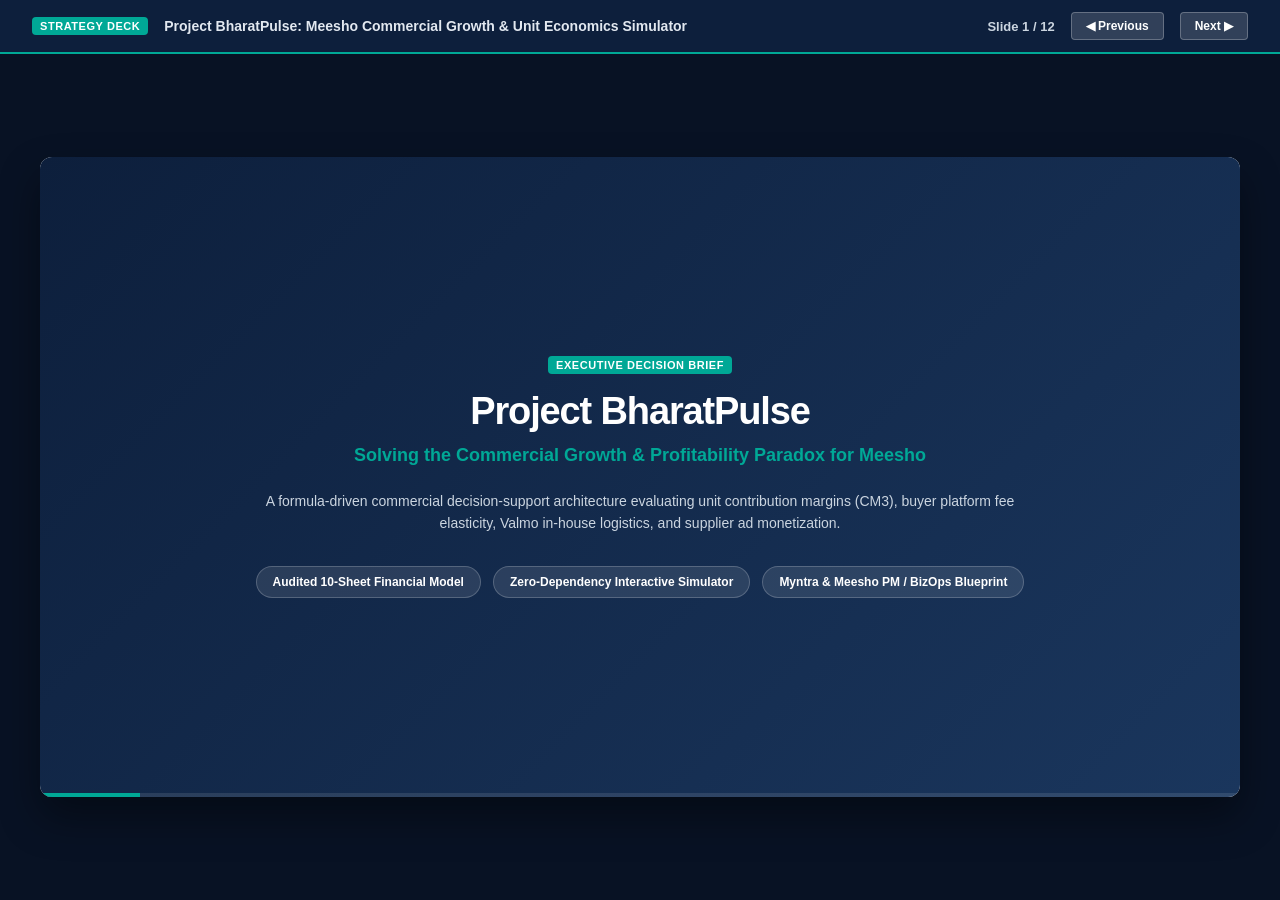
==== presentation.html @ 33cd7429 "Initial commit – Meesho Commercial Strategy project" ====
<!DOCTYPE html>
<html lang="en">
<head>
  <meta charset="UTF-8">
  <meta name="viewport" content="width=device-width, initial-scale=1.0">
  <title>Executive Slide Deck: Meesho Commercial Strategy & Growth Decision Simulator</title>
  <style>
    :root {
      --navy: #0D1F3C;
      --navy-light: #1A365D;
      --teal: #00A896;
      --teal-light: #E6F7F5;
      --slate: #4A5568;
      --slate-light: #F7FAFC;
      --border: #E2E8F0;
      --red: #E63946;
      --green: #2A9D8F;
      --amber: #F4A261;
      --white: #FFFFFF;
    }

    * {
      box-sizing: border-box;
      margin: 0;
      padding: 0;
    }

    body {
      font-family: -apple-system, BlinkMacSystemFont, "Segoe UI", Roboto, "Helvetica Neue", Arial, sans-serif;
      background-color: #081224;
      color: #2D3748;
      display: flex;
      flex-direction: column;
      height: 100vh;
      overflow: hidden;
    }

    /* Top Control Bar */
    .top-bar {
      background: var(--navy);
      color: #FFF;
      padding: 12px 32px;
      display: flex;
      justify-content: space-between;
      align-items: center;
      border-bottom: 2px solid var(--teal);
    }

    .top-bar-left {
      display: flex;
      align-items: center;
      gap: 16px;
    }

    .deck-tag {
      background: var(--teal);
      color: #FFF;
      font-size: 11px;
      font-weight: 800;
      padding: 3px 8px;
      border-radius: 4px;
      text-transform: uppercase;
      letter-spacing: 0.05em;
    }

    .deck-title {
      font-size: 14px;
      font-weight: 600;
      color: #E2E8F0;
    }

    .top-bar-right {
      display: flex;
      align-items: center;
      gap: 16px;
    }

    .slide-counter {
      font-size: 13px;
      font-weight: 700;
      color: #CBD5E0;
    }

    .nav-btn {
      background: rgba(255, 255, 255, 0.15);
      color: #FFF;
      border: 1px solid rgba(255, 255, 255, 0.25);
      padding: 6px 14px;
      border-radius: 4px;
      font-size: 12px;
      font-weight: 600;
      cursor: pointer;
      transition: all 0.2s ease;
    }

    .nav-btn:hover {
      background: rgba(255, 255, 255, 0.25);
    }

    /* Deck Viewport */
    .deck-viewport {
      flex: 1;
      display: flex;
      justify-content: center;
      align-items: center;
      padding: 24px;
      position: relative;
    }

    .slide-container {
      width: 100%;
      max-width: 1200px;
      height: 640px;
      background: #FFFFFF;
      border-radius: 12px;
      box-shadow: 0 20px 40px rgba(0,0,0,0.4);
      display: none;
      flex-direction: column;
      overflow: hidden;
      position: relative;
    }

    .slide-container.active {
      display: flex;
      animation: fadeIn 0.3s ease-in-out;
    }

    @keyframes fadeIn {
      from { opacity: 0; transform: translateY(8px); }
      to { opacity: 1; transform: translateY(0); }
    }

    /* Slide Header */
    .slide-header {
      padding: 24px 36px 16px;
      border-bottom: 1px solid var(--border);
      display: flex;
      justify-content: space-between;
      align-items: flex-end;
    }

    .slide-headline h2 {
      font-size: 20px;
      font-weight: 800;
      color: var(--navy);
      letter-spacing: -0.01em;
    }

    .slide-headline p {
      font-size: 13px;
      color: var(--slate);
      margin-top: 3px;
    }

    .slide-meta {
      font-size: 11px;
      font-weight: 700;
      color: var(--teal);
      text-transform: uppercase;
      letter-spacing: 0.05em;
    }

    /* Slide Body */
    .slide-body {
      flex: 1;
      padding: 28px 36px;
      overflow-y: auto;
    }

    /* Slide Footer */
    .slide-footer {
      padding: 12px 36px;
      background: var(--slate-light);
      border-top: 1px solid var(--border);
      display: flex;
      justify-content: space-between;
      align-items: center;
      font-size: 11px;
      color: #A0AEC0;
    }

    /* Content Layouts */
    .grid-2col {
      display: grid;
      grid-template-columns: 1fr 1fr;
      gap: 24px;
      height: 100%;
    }

    .grid-3col {
      display: grid;
      grid-template-columns: 1fr 1fr 1fr;
      gap: 20px;
    }

    .grid-4col {
      display: grid;
      grid-template-columns: repeat(4, 1fr);
      gap: 16px;
    }

    .consulting-card {
      background: #FFFFFF;
      border: 1px solid var(--border);
      border-radius: 8px;
      padding: 20px;
      box-shadow: 0 2px 4px rgba(0,0,0,0.04);
    }

    .consulting-card h3 {
      font-size: 15px;
      font-weight: 700;
      color: var(--navy);
      margin-bottom: 10px;
      display: flex;
      align-items: center;
      gap: 8px;
    }

    .consulting-card p, .consulting-card li {
      font-size: 13px;
      color: #4A5568;
      line-height: 1.6;
    }

    .consulting-card ul {
      padding-left: 20px;
      margin-top: 8px;
    }

    .metric-hero {
      font-size: 32px;
      font-weight: 800;
      color: var(--navy);
      letter-spacing: -0.02em;
      margin: 8px 0;
    }

    .metric-badge {
      display: inline-block;
      font-size: 11px;
      font-weight: 700;
      padding: 3px 8px;
      border-radius: 4px;
      text-transform: uppercase;
    }

    .metric-badge.red { background: #FDE8E8; color: var(--red); }
    .metric-badge.green { background: #D1E7DD; color: var(--green); }
    .metric-badge.teal { background: var(--teal-light); color: var(--teal); }
    .metric-badge.amber { background: #FEF3C7; color: #B45309; }

    .callout-box {
      background: var(--teal-light);
      border-left: 4px solid var(--teal);
      padding: 14px 18px;
      border-radius: 0 6px 6px 0;
      font-size: 13px;
      color: #2D3748;
      margin-top: 16px;
    }

    .table-clean {
      width: 100%;
      border-collapse: collapse;
      font-size: 12px;
      text-align: right;
    }

    .table-clean th, .table-clean td {
      padding: 8px 12px;
      border: 1px solid var(--border);
    }

    .table-clean th {
      background: var(--navy);
      color: #FFF;
      text-align: center;
    }

    .table-clean td:first-child {
      text-align: left;
      font-weight: 600;
    }

    /* Slide 1 Hero */
    .hero-slide {
      background: linear-gradient(135deg, var(--navy) 0%, var(--navy-light) 100%);
      color: #FFFFFF;
      display: flex;
      flex-direction: column;
      justify-content: center;
      align-items: center;
      text-align: center;
      padding: 60px;
      height: 100%;
    }

    .hero-slide h1 {
      font-size: 38px;
      font-weight: 800;
      letter-spacing: -0.03em;
      margin-bottom: 12px;
      color: #FFFFFF;
    }

    .hero-slide h3 {
      font-size: 18px;
      color: var(--teal);
      font-weight: 600;
      margin-bottom: 24px;
    }

    .hero-slide p {
      font-size: 14px;
      color: #CBD5E0;
      max-width: 780px;
      line-height: 1.6;
    }

    .hero-tags {
      display: flex;
      gap: 12px;
      margin-top: 32px;
    }

    .hero-tag-item {
      background: rgba(255, 255, 255, 0.1);
      border: 1px solid rgba(255, 255, 255, 0.2);
      padding: 8px 16px;
      border-radius: 20px;
      font-size: 12px;
      font-weight: 600;
    }

    /* Slide Progress Bar */
    .progress-bar-container {
      width: 100%;
      height: 4px;
      background: rgba(255, 255, 255, 0.1);
      position: absolute;
      bottom: 0;
      left: 0;
    }

    .progress-bar {
      height: 100%;
      background: var(--teal);
      width: 8.33%;
      transition: width 0.3s ease;
    }
  </style>
</head>
<body>

  <!-- Top Bar -->
  <div class="top-bar">
    <div class="top-bar-left">
      <span class="deck-tag">Strategy Deck</span>
      <span class="deck-title">Project BharatPulse: Meesho Commercial Growth & Unit Economics Simulator</span>
    </div>
    <div class="top-bar-right">
      <span class="slide-counter" id="slideCounter">Slide 1 / 12</span>
      <button class="nav-btn" id="btnPrev">◀ Previous</button>
      <button class="nav-btn" id="btnNext">Next ▶</button>
    </div>
  </div>

  <!-- Deck Viewport -->
  <div class="deck-viewport">

    <!-- Slide 1: Title -->
    <div class="slide-container active" id="slide-1">
      <div class="hero-slide">
        <span class="deck-tag" style="margin-bottom: 16px;">Executive Decision Brief</span>
        <h1>Project BharatPulse</h1>
        <h3>Solving the Commercial Growth & Profitability Paradox for Meesho</h3>
        <p>A formula-driven commercial decision-support architecture evaluating unit contribution margins (CM3), buyer platform fee elasticity, Valmo in-house logistics, and supplier ad monetization.</p>
        <div class="hero-tags">
          <span class="hero-tag-item">Audited 10-Sheet Financial Model</span>
          <span class="hero-tag-item">Zero-Dependency Interactive Simulator</span>
          <span class="hero-tag-item">Myntra & Meesho PM / BizOps Blueprint</span>
        </div>
      </div>
      <div class="progress-bar-container"><div class="progress-bar" style="width: 8.33%;"></div></div>
    </div>

    <!-- Slide 2: The Core Strategic Dilemma -->
    <div class="slide-container" id="slide-2">
      <div class="slide-header">
        <div class="slide-headline">
          <h2>The Growth vs Profitability Trap in Mass E-Commerce</h2>
          <p>Status Quo Bleed: Explosive top-line volume is constrained by negative unit contribution margins.</p>
        </div>
        <div class="slide-meta">Diagnosis & Baseline</div>
      </div>
      <div class="slide-body">
        <div class="grid-3col">
          <div class="consulting-card">
            <span class="metric-badge teal">Scale Milestone</span>
            <div class="metric-hero">120M</div>
            <p><strong>Monthly Placed Orders</strong> (~1.44B annual run-rate). Meesho commands undisputed leadership in non-metro Bharat apparel and home goods [1-VPF].</p>
          </div>
          <div class="consulting-card">
            <span class="metric-badge red">The Friction</span>
            <div class="metric-hero">-₹1.12</div>
            <p><strong>Contribution Margin 3 (CM3)</strong> per order. At 120M monthly orders, Meesho bleeds <strong>-₹13.45 Cr / mo (-₹161.4 Cr annually)</strong> [1-VPF].</p>
          </div>
          <div class="consulting-card">
            <span class="metric-badge amber">Structural Traps</span>
            <div class="metric-hero">24.5%</div>
            <p><strong>Baseline RTO Rate</strong>. High Cash-on-Delivery (72%) and low AOV (₹310) magnify reverse shipping losses, consuming 16% of platform take [2-CSE].</p>
          </div>
        </div>
        <div class="callout-box" style="margin-top: 24px;">
          <strong>Strategic Takeaway:</strong> Scale alone will not organically fix negative CM3. Because seller commissions are zero, Meesho must engineer monetization or compress freight friction without triggering volume churn.
        </div>
      </div>
      <div class="slide-footer"><span>Meesho Commercial Strategy Simulator</span><span>Slide 2 / 12</span></div>
      <div class="progress-bar-container"><div class="progress-bar" style="width: 16.66%;"></div></div>
    </div>

    <!-- Slide 3: MECE Issue Tree -->
    <div class="slide-container" id="slide-3">
      <div class="slide-header">
        <div class="slide-headline">
          <h2>MECE Issue Tree: Deconstructing the -₹1.12 Deficit</h2>
          <p>Mutually Exclusive, Collectively Exhaustive Root-Cause Breakdown</p>
        </div>
        <div class="slide-meta">Problem Structuring</div>
      </div>
      <div class="slide-body">
        <div class="grid-2col">
          <div class="consulting-card">
            <h3>Branch 1: Revenue Expansion Levers</h3>
            <ul>
              <li><strong>1.1 Buyer Platform Convenience Fee:</strong> Introduce ₹5 to ₹10 checkout fee.
                <br><em>Risk:</em> Tests price elasticity ($E_d = -1.45$). High churn risk in Bharat cohorts.
              </li>
              <li style="margin-top: 12px;"><strong>1.2 Seller Ad Take-Rate Expansion:</strong> Scale sponsored product ads from 1.85% to 3.25% of GMV.
                <br><em>Risk:</em> 2-month seller adoption lag and 18% attribution cannibalization.
              </li>
            </ul>
          </div>
          <div class="consulting-card">
            <h3>Branch 2: Logistics & Friction Compression</h3>
            <ul>
              <li><strong>2.1 In-House 3PL Network (Valmo):</strong> Expand micro-entrepreneur delivery network.
                <br><em>Benefit:</em> Drops forward shipping from ₹42 to ₹37.50 (-₹4.50 saving).
              </li>
              <li style="margin-top: 12px;"><strong>2.2 AI-Driven Pre-Dispatch COD Verification:</strong> ML intent scoring & automated NDR IVR.
                <br><em>Benefit:</em> Compresses RTO from 24.5% to 17.5% (-700 bps reverse freight savings).
              </li>
            </ul>
          </div>
        </div>
        <div class="callout-box">
          <strong>Consulting Insight:</strong> Monetization (Branch 1) carries high churn risk, while Logistics (Branch 2) requires upfront CapEx and operational ramp-up time.
        </div>
      </div>
      <div class="slide-footer"><span>Meesho Commercial Strategy Simulator</span><span>Slide 3 / 12</span></div>
      <div class="progress-bar-container"><div class="progress-bar" style="width: 25.0%;"></div></div>
    </div>

    <!-- Slide 4: Unit Economics Anatomy -->
    <div class="slide-container" id="slide-4">
      <div class="slide-header">
        <div class="slide-headline">
          <h2>Baseline Unit Economics: Where Does the Money Go?</h2>
          <p>Audited Waterfall Breakdown on ₹310 Average Order Value</p>
        </div>
        <div class="slide-meta">Unit Economics</div>
      </div>
      <div class="slide-body">
        <table class="table-clean">
          <thead>
            <tr>
              <th>P&L Line Item</th>
              <th>Per Order (₹)</th>
              <th>% of GMV</th>
              <th>Commercial Classification & Benchmark Note</th>
            </tr>
          </thead>
          <tbody>
            <tr><td>Gross Merchandise Value (AOV)</td><td>₹310.00</td><td>100.0%</td><td>Mass-market Bharat unbranded apparel basket [1-VPF]</td></tr>
            <tr><td>Sponsored Ad Revenue (1.85% Take)</td><td>₹5.74</td><td>1.85%</td><td>Monetization from seller bids on search & discovery [1-VPF]</td></tr>
            <tr><td>Logistics Billing Fee</td><td>₹46.50</td><td>15.00%</td><td>Standard freight fee billed on checkout [1-VPF]</td></tr>
            <tr style="background:#F7FAFC;font-weight:700;"><td>Total Net Platform Revenue</td><td>₹52.24</td><td>16.85%</td><td>Net cash entering Meesho platform per order</td></tr>
            <tr><td>Payment Gateway & CS Operations</td><td>(₹3.72)</td><td>-1.20%</td><td>UPI/Card friction (₹0.62) + BPO dispute resolution (₹3.10)</td></tr>
            <tr style="background:#F7FAFC;font-weight:700;"><td>Contribution Margin 1 (CM1)</td><td>₹48.52</td><td>15.65%</td><td>Gross operational margin before fulfillment freight</td></tr>
            <tr><td>Delivered Forward Freight (75.5%)</td><td>(₹31.71)</td><td>-10.23%</td><td>3PL commercial surface shipping @ ₹42.00 / deliv order</td></tr>
            <tr><td>Reverse RTO Logistics Loss (24.5%)</td><td>(₹8.33)</td><td>-2.69%</td><td>Failed delivery freight & inspection loss @ ₹34.00</td></tr>
            <tr style="background:#F7FAFC;font-weight:700;"><td>Contribution Margin 2 (CM2)</td><td>₹8.48</td><td>2.74%</td><td>Post-fulfillment logistics margin pool</td></tr>
            <tr><td>Marketing, Promotion & Retention</td><td>(₹9.60)</td><td>-3.10%</td><td>Direct acquisition mktg (₹7.50) + loyalty retention (₹2.10)</td></tr>
            <tr style="background:#FDE8E8;font-weight:800;color:#E63946;"><td>Contribution Margin 3 (CM3 Net)</td><td>-₹1.12</td><td>-0.36%</td><td>STATUS QUO NET BLEED PER PLACED ORDER</td></tr>
          </tbody>
        </table>
      </div>
      <div class="slide-footer"><span>Meesho Commercial Strategy Simulator</span><span>Slide 4 / 12</span></div>
      <div class="progress-bar-container"><div class="progress-bar" style="width: 33.33%;"></div></div>
    </div>

    <!-- Slide 5: Strategic Lever 1 -->
    <div class="slide-container" id="slide-5">
      <div class="slide-header">
        <div class="slide-headline">
          <h2>Lever 1: Buyer Platform Fee & Bharat Elasticity Risk</h2>
          <p>Direct Monetization vs Price Sensitivity in Low-Income Cohorts</p>
        </div>
        <div class="slide-meta">Lever 1 Analysis</div>
      </div>
      <div class="slide-body">
        <div class="grid-2col">
          <div class="consulting-card">
            <h3>The Mechanism & Financial Upside</h3>
            <p>Introduce a nominal <strong>₹7.00 platform fee</strong> at checkout with an 8% loyalty exemption for high-frequency shoppers.</p>
            <div class="metric-hero" style="color:var(--green);">+₹5.12</div>
            <p><strong>Net CM3 per Order</strong> (+₹6.24 delta over baseline). Shifting CM3 from -₹1.12 to +₹5.12 generates instant unit profitability.</p>
          </div>
          <div class="consulting-card">
            <h3>The Hidden Threat: Volume Churn</h3>
            <p>Price elasticity ($E_d$) in Bharat consumer cohorts is calibrated at <strong>-1.45</strong> [2-CSE].</p>
            <div class="metric-hero" style="color:var(--red);">-47.1M</div>
            <p><strong>Annual Placed Orders Lost</strong> (-3.27% monthly churn). Baskets drop from 120M to 116.1M/mo, forfeiting ₹1,460 Cr in annual GMV.</p>
          </div>
        </div>
        <div class="callout-box">
          <strong>Strategic Assessment:</strong> Highly accretive in the short run, but dangerously exposes Meesho to buyer flight toward Shopsy and Amazon Bazaar. An unhedged national fee rollout is strategically unacceptable.
        </div>
      </div>
      <div class="slide-footer"><span>Meesho Commercial Strategy Simulator</span><span>Slide 5 / 12</span></div>
      <div class="progress-bar-container"><div class="progress-bar" style="width: 41.66%;"></div></div>
    </div>

    <!-- Slide 6: Strategic Lever 2 -->
    <div class="slide-container" id="slide-6">
      <div class="slide-header">
        <div class="slide-headline">
          <h2>Lever 2: Valmo In-House Logistics & AI COD Verification</h2>
          <p>Compressing Reverse Freight Losses through Decentralized Delivery</p>
        </div>
        <div class="slide-meta">Lever 2 Analysis</div>
      </div>
      <div class="slide-body">
        <div class="grid-3col">
          <div class="consulting-card">
            <span class="metric-badge green">RTO Reduction</span>
            <div class="metric-hero">-700 bps</div>
            <p>Compresses RTO rate from <strong>24.5% to 17.5%</strong> via machine learning COD fraud scoring and automated WhatsApp address confirmation.</p>
          </div>
          <div class="consulting-card">
            <span class="metric-badge teal">Forward Savings</span>
            <div class="metric-hero">₹4.50</div>
            <p>Lowers forward shipping from <strong>₹42.00 to ₹37.50</strong> per delivered parcel via decentralized micro-entrepreneur sorting depots.</p>
          </div>
          <div class="consulting-card">
            <span class="metric-badge amber">Capital & Payback</span>
            <div class="metric-hero">1.6 Yrs</div>
            <p>Upfront CapEx of <strong>₹6.50 Cr</strong> fully amortized over 12 months (₹54.2 Lakhs/mo). Net annual cost savings exceed ₹48 Cr.</p>
          </div>
        </div>
        <div class="callout-box" style="margin-top: 24px;">
          <strong>Unit Economics Outcome:</strong> Lifts steady-state CM3 from -₹1.12 to <strong>+₹2.88 per order</strong> without dampening organic customer order volume.
        </div>
      </div>
      <div class="slide-footer"><span>Meesho Commercial Strategy Simulator</span><span>Slide 6 / 12</span></div>
      <div class="progress-bar-container"><div class="progress-bar" style="width: 50.0%;"></div></div>
    </div>

    <!-- Slide 7: Strategic Lever 3 -->
    <div class="slide-container" id="slide-7">
      <div class="slide-header">
        <div class="slide-headline">
          <h2>Lever 3: Seller Ad Monetization & Promoted Discovery</h2>
          <p>Scaling Marketplace Take-Rate Across Unbranded Regional Manufacturers</p>
        </div>
        <div class="slide-meta">Lever 3 Analysis</div>
      </div>
      <div class="slide-body">
        <div class="grid-2col">
          <div class="consulting-card">
            <h3>Ad Expansion Dynamics</h3>
            <ul>
              <li><strong>Target Ad Take-Rate:</strong> Scale from 1.85% to <strong>3.25% of GMV</strong> (calibrated against Shopee & Pinduoduo benchmarks).</li>
              <li><strong>Gross Incremental Take:</strong> Adds +₹4.34 per order in advertising billing.</li>
              <li><strong>Seller Adoption Curve:</strong> Models a 2-month onboarding lag across cottage manufacturers.</li>
            </ul>
          </div>
          <div class="consulting-card">
            <h3>Attribution & Cost Adjustments</h3>
            <ul>
              <li><strong>18.0% Cannibalization Discount:</strong> Deducts sponsored clicks that merely displaced high-converting organic search rankings.</li>
              <li><strong>Ad-Tech Platform Opex:</strong> ₹1.80 Cr annualized infrastructure and seller BD ops cost (₹15L/month).</li>
              <li><strong>Net CM3 Impact:</strong> Lifts CM3 from -₹1.12 to <strong>+₹2.44 per order</strong>.</li>
            </ul>
          </div>
        </div>
        <div class="callout-box">
          <strong>Supplier Moat Consideration:</strong> Unlike platform fees, advertising preserves zero-commission optics while empowering high-ROI sellers to bid for discovery.
        </div>
      </div>
      <div class="slide-footer"><span>Meesho Commercial Strategy Simulator</span><span>Slide 7 / 12</span></div>
      <div class="progress-bar-container"><div class="progress-bar" style="width: 58.33%;"></div></div>
    </div>

    <!-- Slide 8: Strategic Lever 4 -->
    <div class="slide-container" id="slide-8">
      <div class="slide-header">
        <div class="slide-headline">
          <h2>Lever 4: Full-Scale Combined Push & Overlap Friction</h2>
          <p>Concurrent Rollout of Logistics + Ads with 25% Damping Penalty</p>
        </div>
        <div class="slide-meta">Lever 4 Analysis</div>
      </div>
      <div class="slide-body">
        <div class="grid-3col">
          <div class="consulting-card">
            <span class="metric-badge amber">Theoretical Sum</span>
            <div class="metric-hero">+₹6.44</div>
            <p>Naive aggregation summing Lever 2 logistics savings (+₹4.00) and Lever 3 ad gains (+₹3.56) without accounting for organizational friction.</p>
          </div>
          <div class="consulting-card">
            <span class="metric-badge red">Enforced Damping</span>
            <div class="metric-hero">-25.0%</div>
            <p>Mandatory corporate finance synergy penalty enforcing conservatism against execution bottlenecks and tech bandwidth contention.</p>
          </div>
          <div class="consulting-card">
            <span class="metric-badge green">Audited Result</span>
            <div class="metric-hero">+₹4.83</div>
            <p>Net realized CM3 per order. Shifts annual P&L from <strong>-₹161.4 Cr bleed to +₹695 Cr profit</strong> under full national scale.</p>
          </div>
        </div>
        <div class="callout-box" style="margin-top: 24px;">
          <strong>The Capital Commitment:</strong> Requires <strong>₹8.30 Cr</strong> consolidated upfront capital. High organizational exposure if executed nationally without a pilot.
        </div>
      </div>
      <div class="slide-footer"><span>Meesho Commercial Strategy Simulator</span><span>Slide 8 / 12</span></div>
      <div class="progress-bar-container"><div class="progress-bar" style="width: 66.66%;"></div></div>
    </div>

    <!-- Slide 9: The Consulting "Plot Twist" -->
    <div class="slide-container" id="slide-9">
      <div class="slide-header">
        <div class="slide-headline">
          <h2>The Consulting "Plot Twist": Why Big Bang Year-1 Fails</h2>
          <p>The Execution Paradox of Ramp Friction & Capital Exposure</p>
        </div>
        <div class="slide-meta">Strategic Tension</div>
      </div>
      <div class="slide-body">
        <div class="grid-2col">
          <div class="consulting-card">
            <h3 style="color:var(--red);">Why Big Bang Rollouts Underperform</h3>
            <ul>
              <li><strong>Ramp-Up Friction Lag:</strong> Micro-depot hubs, 3PL contract transitions, and driver onboarding require 4 months of operational stabilization.</li>
              <li><strong>Lumpy Capital Burden:</strong> In Months 1–3, CapEx amortization precedes volume efficiencies, depressing net cash flows.</li>
              <li><strong>Irreversible Consumer Pushback:</strong> Introducing checkout fees nationally risks permanent cohort attrition to Shopsy and Amazon Bazaar.</li>
            </ul>
          </div>
          <div class="consulting-card">
            <h3 style="color:var(--teal);">The Consulting Truth</h3>
            <p><strong>Do not deploy full-scale capital against unvalidated behavioral elasticity.</strong></p>
            <p style="margin-top: 12px;">The optimal corporate strategy is not to jump immediately to Lever 4, but to create a <strong>Controlled Regional Option</strong> that limits downside risk while acquiring empirical operational data.</p>
          </div>
        </div>
        <div class="callout-box">
          <strong>The Real Option Principle:</strong> Information has quantifiable commercial value. Sizing a regional test reduces capital at risk by 73% while preserving 100% of the strategic upside.
        </div>
      </div>
      <div class="slide-footer"><span>Meesho Commercial Strategy Simulator</span><span>Slide 9 / 12</span></div>
      <div class="progress-bar-container"><div class="progress-bar" style="width: 75.0%;"></div></div>
    </div>

    <!-- Slide 10: The Winning Recommendation -->
    <div class="slide-container" id="slide-10">
      <div class="slide-header">
        <div class="slide-headline">
          <h2>The Recommendation: Regional Pilot ("Project BharatPulse")</h2>
          <p>Controlled Cluster Implementation in Purvanchal (Eastern UP & Bihar)</p>
        </div>
        <div class="slide-meta">Executive Recommendation</div>
      </div>
      <div class="slide-body">
        <div class="grid-3col">
          <div class="consulting-card">
            <span class="metric-badge teal">Ring-Fenced Cluster</span>
            <div class="metric-hero">10M</div>
            <p><strong>Monthly Orders</strong> (~8.3% of national volume). High order density with severe baseline friction (78% COD, 26.8% RTO).</p>
          </div>
          <div class="consulting-card">
            <span class="metric-badge green">Capped Capital</span>
            <div class="metric-hero">₹2.25 Cr</div>
            <p><strong>Committed Pilot Budget</strong> (only 27% of full Lever 4 budget). Eliminates <strong>₹6.05 Cr of capital downside risk</strong>.</p>
          </div>
          <div class="consulting-card">
            <span class="metric-badge teal">Dual Hurdles</span>
            <div class="metric-hero">+₹4.50</div>
            <p><strong>Local Cluster Hurdle</strong> required to break even inside Purvanchal vs +₹2.50 National Portfolio benchmark.</p>
          </div>
        </div>
        <div class="callout-box" style="margin-top: 24px;">
          <strong>Why BharatPulse Wins:</strong> Delivers <strong>+₹4.82 CM3 / order</strong> in steady state inside the cluster, generating immediate cluster profitability while validating Valmo hub productivity and seller ad willingness.
        </div>
      </div>
      <div class="slide-footer"><span>Meesho Commercial Strategy Simulator</span><span>Slide 10 / 12</span></div>
      <div class="progress-bar-container"><div class="progress-bar" style="width: 83.33%;"></div></div>
    </div>

    <!-- Slide 11: Month-6 Decision Gate Matrix -->
    <div class="slide-container" id="slide-11">
      <div class="slide-header">
        <div class="slide-headline">
          <h2>Disciplined Governance: Month-6 Decision Gate Matrix</h2>
          <p>Pre-Committed Empirical Thresholds for Scaling, Iterating, or Halting</p>
        </div>
        <div class="slide-meta">Governance & Gates</div>
      </div>
      <div class="slide-body">
        <div class="grid-3col">
          <div class="consulting-card" style="border-top: 4px solid var(--green); background: #F4FAF8;">
            <span class="metric-badge green">Green (Scale)</span>
            <h3 style="margin-top: 8px;">Scale Nationally</h3>
            <p><strong>Mandatory Gates:</strong><br>• CM3 ≥ +₹4.50 / order<br>• RTO Rate ≤ 19.0%<br>• User Churn ≤ 2.5%</p>
            <p style="margin-top: 8px; font-size: 12px; color: var(--green); font-weight: 700;">Action: Release remaining ₹6.05 Cr; expand across 8 state clusters.</p>
          </div>
          <div class="consulting-card" style="border-top: 4px solid var(--amber); background: #FFFBF4;">
            <span class="metric-badge amber">Amber (Pivot)</span>
            <h3 style="margin-top: 8px;">Iterate & Refine</h3>
            <p><strong>Mandatory Gates:</strong><br>• CM3 between +₹1.50 and +₹4.50<br>• RTO between 19.0% and 22.0%</p>
            <p style="margin-top: 8px; font-size: 12px; color: #B45309; font-weight: 700;">Action: 90-day extension; re-tune COD IVR and ad bidding algorithms.</p>
          </div>
          <div class="consulting-card" style="border-top: 4px solid var(--red); background: #FEF6F6;">
            <span class="metric-badge red">Red (Halt)</span>
            <h3 style="margin-top: 8px;">Immediate Rollback</h3>
            <p><strong>Mandatory Gates:</strong><br>• CM3 &lt; +₹1.50 / order<br>• User Churn &gt; 5.5%</p>
            <p style="margin-top: 8px; font-size: 12px; color: var(--red); font-weight: 700;">Action: Immediate capital freeze; sunset fees; revert volume to 3PLs.</p>
          </div>
        </div>
        <div class="callout-box" style="margin-top: 24px;">
          <strong>Executive Committee Governance:</strong> Removes emotional bias and ensures that scaling decisions are anchored strictly in empirical data.
        </div>
      </div>
      <div class="slide-footer"><span>Meesho Commercial Strategy Simulator</span><span>Slide 11 / 12</span></div>
      <div class="progress-bar-container"><div class="progress-bar" style="width: 91.66%;"></div></div>
    </div>

    <!-- Slide 12: Product Management & BizOps Roadmap -->
    <div class="slide-container" id="slide-12">
      <div class="slide-header">
        <div class="slide-headline">
          <h2>Product Management & BizOps Execution Roadmap</h2>
          <p>24-Week Cross-Functional Implementation (Myntra / Meesho PM Framework)</p>
        </div>
        <div class="slide-meta">Product Operations</div>
      </div>
      <div class="slide-body">
        <div class="grid-2col">
          <div class="consulting-card">
            <h3>Storefront CX & Consumer Funnel (Weeks 1–8)</h3>
            <ul>
              <li><strong>Pricing Transparency UI:</strong> Frame checkout fee as "Zero Platform Commission Guarantee" to mitigate elasticity resistance.</li>
              <li><strong>Dynamic Fee Waiver:</strong> A/B test waiver algorithms on prepaid UPI to actively incentivize COD-to-prepaid conversion.</li>
              <li><strong>Real-time NDR Verification:</strong> In-app delivery rescheduling prompt prior to rider dispatch.</li>
            </ul>
          </div>
          <div class="consulting-card">
            <h3>Outbound Supply Chain & Seller AdTech (Weeks 8–24)</h3>
            <ul>
              <li><strong>Valmo Micro-Hub Telematics:</strong> Real-time parcel scanning SOPs for rural depot franchise partners.</li>
              <li><strong>Smart Ad Bidding Engine:</strong> Automated ROAS bidder on Meesho Seller Portal for cottage manufacturers.</li>
              <li><strong>BizOps Instrumentation:</strong> Daily tracking of CM3 per order, RTO rate, and NDR recovery against Phase 2 Evidence Register.</li>
            </ul>
          </div>
        </div>
        <div class="callout-box">
          <strong>Summary for PM Leadership:</strong> "Building what to build and why" requires bridging analytics, supply chain outbound operations, and storefront experimentation into an auditable commercial growth engine.
        </div>
      </div>
      <div class="slide-footer"><span>Meesho Commercial Strategy Simulator</span><span>Slide 12 / 12</span></div>
      <div class="progress-bar-container"><div class="progress-bar" style="width: 100%;"></div></div>
    </div>

  </div>

  <script>
    let currentSlide = 1;
    const totalSlides = 12;

    const btnPrev = document.getElementById('btnPrev');
    const btnNext = document.getElementById('btnNext');
    const slideCounter = document.getElementById('slideCounter');

    function showSlide(n) {
      if (n < 1) n = 1;
      if (n > totalSlides) n = totalSlides;
      currentSlide = n;

      document.querySelectorAll('.slide-container').forEach(el => el.classList.remove('active'));
      const activeSlide = document.getElementById(`slide-${currentSlide}`);
      if (activeSlide) activeSlide.classList.add('active');

      slideCounter.textContent = `Slide ${currentSlide} / ${totalSlides}`;
      btnPrev.disabled = (currentSlide === 1);
      btnNext.disabled = (currentSlide === totalSlides);
    }

    btnPrev.addEventListener('click', () => showSlide(currentSlide - 1));
    btnNext.addEventListener('click', () => showSlide(currentSlide + 1));

    document.addEventListener('keydown', (e) => {
      if (e.key === 'ArrowRight' || e.key === ' ' || e.key === 'PageDown') {
        showSlide(currentSlide + 1);
      } else if (e.key === 'ArrowLeft' || e.key === 'PageUp') {
        showSlide(currentSlide - 1);
      } else if (e.key === 'Home') {
        showSlide(1);
      } else if (e.key === 'End') {
        showSlide(totalSlides);
      }
    });

    showSlide(1);
  </script>
</body>
</html>
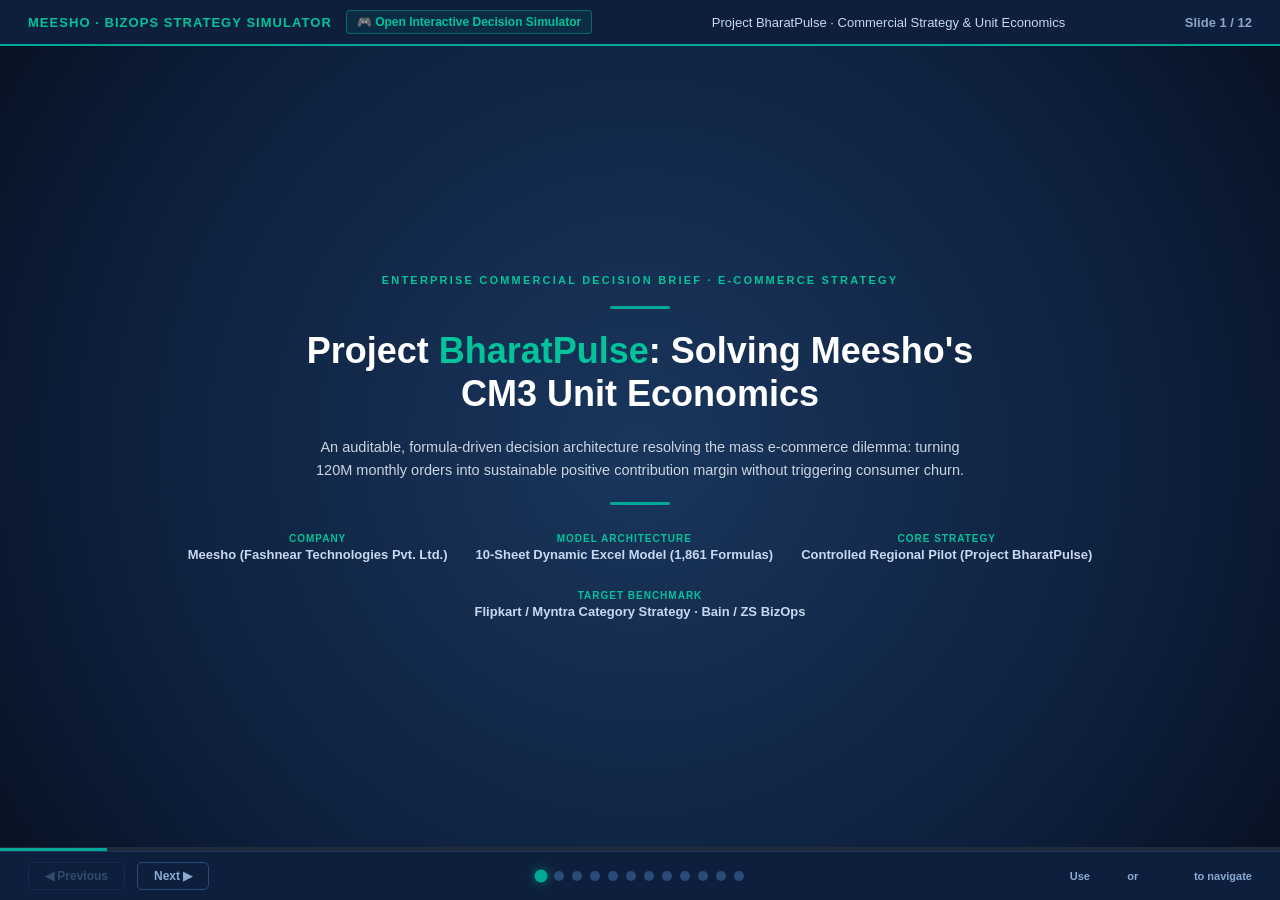
==== commit b22f691d: "Upgrade 12-slide executive presentation to full-screen colorful consulting deck with glowing stat ba" ====
--- a/presentation.html
+++ b/presentation.html
@@ -1,825 +1,1003 @@
 <!DOCTYPE html>
 <html lang="en">
 <head>
-  <meta charset="UTF-8">
-  <meta name="viewport" content="width=device-width, initial-scale=1.0">
-  <title>Executive Slide Deck: Meesho Commercial Strategy & Growth Decision Simulator</title>
-  <style>
-    :root {
-      --navy: #0D1F3C;
-      --navy-light: #1A365D;
-      --teal: #00A896;
-      --teal-light: #E6F7F5;
-      --slate: #4A5568;
-      --slate-light: #F7FAFC;
-      --border: #E2E8F0;
-      --red: #E63946;
-      --green: #2A9D8F;
-      --amber: #F4A261;
-      --white: #FFFFFF;
-    }
-
-    * {
-      box-sizing: border-box;
-      margin: 0;
-      padding: 0;
-    }
-
-    body {
-      font-family: -apple-system, BlinkMacSystemFont, "Segoe UI", Roboto, "Helvetica Neue", Arial, sans-serif;
-      background-color: #081224;
-      color: #2D3748;
-      display: flex;
-      flex-direction: column;
-      height: 100vh;
-      overflow: hidden;
-    }
-
-    /* Top Control Bar */
-    .top-bar {
-      background: var(--navy);
-      color: #FFF;
-      padding: 12px 32px;
-      display: flex;
-      justify-content: space-between;
-      align-items: center;
-      border-bottom: 2px solid var(--teal);
-    }
-
-    .top-bar-left {
-      display: flex;
-      align-items: center;
-      gap: 16px;
-    }
-
-    .deck-tag {
-      background: var(--teal);
-      color: #FFF;
-      font-size: 11px;
-      font-weight: 800;
-      padding: 3px 8px;
-      border-radius: 4px;
-      text-transform: uppercase;
-      letter-spacing: 0.05em;
-    }
-
-    .deck-title {
-      font-size: 14px;
-      font-weight: 600;
-      color: #E2E8F0;
-    }
-
-    .top-bar-right {
-      display: flex;
-      align-items: center;
-      gap: 16px;
-    }
-
-    .slide-counter {
-      font-size: 13px;
-      font-weight: 700;
-      color: #CBD5E0;
-    }
-
-    .nav-btn {
-      background: rgba(255, 255, 255, 0.15);
-      color: #FFF;
-      border: 1px solid rgba(255, 255, 255, 0.25);
-      padding: 6px 14px;
-      border-radius: 4px;
-      font-size: 12px;
-      font-weight: 600;
-      cursor: pointer;
-      transition: all 0.2s ease;
-    }
-
-    .nav-btn:hover {
-      background: rgba(255, 255, 255, 0.25);
-    }
-
-    /* Deck Viewport */
-    .deck-viewport {
-      flex: 1;
-      display: flex;
-      justify-content: center;
-      align-items: center;
-      padding: 24px;
-      position: relative;
-    }
-
-    .slide-container {
-      width: 100%;
-      max-width: 1200px;
-      height: 640px;
-      background: #FFFFFF;
-      border-radius: 12px;
-      box-shadow: 0 20px 40px rgba(0,0,0,0.4);
-      display: none;
-      flex-direction: column;
-      overflow: hidden;
-      position: relative;
-    }
-
-    .slide-container.active {
-      display: flex;
-      animation: fadeIn 0.3s ease-in-out;
-    }
-
-    @keyframes fadeIn {
-      from { opacity: 0; transform: translateY(8px); }
-      to { opacity: 1; transform: translateY(0); }
-    }
-
-    /* Slide Header */
-    .slide-header {
-      padding: 24px 36px 16px;
-      border-bottom: 1px solid var(--border);
-      display: flex;
-      justify-content: space-between;
-      align-items: flex-end;
-    }
-
-    .slide-headline h2 {
-      font-size: 20px;
-      font-weight: 800;
-      color: var(--navy);
-      letter-spacing: -0.01em;
-    }
-
-    .slide-headline p {
-      font-size: 13px;
-      color: var(--slate);
-      margin-top: 3px;
-    }
-
-    .slide-meta {
-      font-size: 11px;
-      font-weight: 700;
-      color: var(--teal);
-      text-transform: uppercase;
-      letter-spacing: 0.05em;
-    }
-
-    /* Slide Body */
-    .slide-body {
-      flex: 1;
-      padding: 28px 36px;
-      overflow-y: auto;
-    }
-
-    /* Slide Footer */
-    .slide-footer {
-      padding: 12px 36px;
-      background: var(--slate-light);
-      border-top: 1px solid var(--border);
-      display: flex;
-      justify-content: space-between;
-      align-items: center;
-      font-size: 11px;
-      color: #A0AEC0;
-    }
-
-    /* Content Layouts */
-    .grid-2col {
-      display: grid;
-      grid-template-columns: 1fr 1fr;
-      gap: 24px;
-      height: 100%;
-    }
-
-    .grid-3col {
-      display: grid;
-      grid-template-columns: 1fr 1fr 1fr;
-      gap: 20px;
-    }
-
-    .grid-4col {
-      display: grid;
-      grid-template-columns: repeat(4, 1fr);
-      gap: 16px;
-    }
-
-    .consulting-card {
-      background: #FFFFFF;
-      border: 1px solid var(--border);
-      border-radius: 8px;
-      padding: 20px;
-      box-shadow: 0 2px 4px rgba(0,0,0,0.04);
-    }
-
-    .consulting-card h3 {
-      font-size: 15px;
-      font-weight: 700;
-      color: var(--navy);
-      margin-bottom: 10px;
-      display: flex;
-      align-items: center;
-      gap: 8px;
-    }
-
-    .consulting-card p, .consulting-card li {
-      font-size: 13px;
-      color: #4A5568;
-      line-height: 1.6;
-    }
-
-    .consulting-card ul {
-      padding-left: 20px;
-      margin-top: 8px;
-    }
-
-    .metric-hero {
-      font-size: 32px;
-      font-weight: 800;
-      color: var(--navy);
-      letter-spacing: -0.02em;
-      margin: 8px 0;
-    }
-
-    .metric-badge {
-      display: inline-block;
-      font-size: 11px;
-      font-weight: 700;
-      padding: 3px 8px;
-      border-radius: 4px;
-      text-transform: uppercase;
-    }
-
-    .metric-badge.red { background: #FDE8E8; color: var(--red); }
-    .metric-badge.green { background: #D1E7DD; color: var(--green); }
-    .metric-badge.teal { background: var(--teal-light); color: var(--teal); }
-    .metric-badge.amber { background: #FEF3C7; color: #B45309; }
-
-    .callout-box {
-      background: var(--teal-light);
-      border-left: 4px solid var(--teal);
-      padding: 14px 18px;
-      border-radius: 0 6px 6px 0;
-      font-size: 13px;
-      color: #2D3748;
-      margin-top: 16px;
-    }
-
-    .table-clean {
-      width: 100%;
-      border-collapse: collapse;
-      font-size: 12px;
-      text-align: right;
-    }
-
-    .table-clean th, .table-clean td {
-      padding: 8px 12px;
-      border: 1px solid var(--border);
-    }
-
-    .table-clean th {
-      background: var(--navy);
-      color: #FFF;
-      text-align: center;
-    }
-
-    .table-clean td:first-child {
-      text-align: left;
-      font-weight: 600;
-    }
-
-    /* Slide 1 Hero */
-    .hero-slide {
-      background: linear-gradient(135deg, var(--navy) 0%, var(--navy-light) 100%);
-      color: #FFFFFF;
-      display: flex;
-      flex-direction: column;
-      justify-content: center;
-      align-items: center;
-      text-align: center;
-      padding: 60px;
-      height: 100%;
-    }
-
-    .hero-slide h1 {
-      font-size: 38px;
-      font-weight: 800;
-      letter-spacing: -0.03em;
-      margin-bottom: 12px;
-      color: #FFFFFF;
-    }
-
-    .hero-slide h3 {
-      font-size: 18px;
-      color: var(--teal);
-      font-weight: 600;
-      margin-bottom: 24px;
-    }
-
-    .hero-slide p {
-      font-size: 14px;
-      color: #CBD5E0;
-      max-width: 780px;
-      line-height: 1.6;
-    }
-
-    .hero-tags {
-      display: flex;
-      gap: 12px;
-      margin-top: 32px;
-    }
-
-    .hero-tag-item {
-      background: rgba(255, 255, 255, 0.1);
-      border: 1px solid rgba(255, 255, 255, 0.2);
-      padding: 8px 16px;
-      border-radius: 20px;
-      font-size: 12px;
-      font-weight: 600;
-    }
-
-    /* Slide Progress Bar */
-    .progress-bar-container {
-      width: 100%;
-      height: 4px;
-      background: rgba(255, 255, 255, 0.1);
-      position: absolute;
-      bottom: 0;
-      left: 0;
-    }
-
-    .progress-bar {
-      height: 100%;
-      background: var(--teal);
-      width: 8.33%;
-      transition: width 0.3s ease;
-    }
-  </style>
+<meta charset="UTF-8">
+<meta name="viewport" content="width=device-width, initial-scale=1.0">
+<title>Meesho Commercial Strategy & Growth Decision Simulator | Executive Slide Deck</title>
+<style>
+  :root {
+    --navy: #0D1F3C;
+    --navy-mid: #1A365D;
+    --navy-dark: #081224;
+    --teal: #00A896;
+    --teal-light: #02C39A;
+    --teal-subtle: #E6F7F5;
+    --amber: #F4A261;
+    --amber-dark: #D97706;
+    --red: #E63946;
+    --green: #2A9D8F;
+    --green-dark: #166534;
+    --slate: #4A5568;
+    --light-bg: #F8FAFC;
+    --border: #E2E8F0;
+    --text: #1A202C;
+    --muted: #718096;
+    --white: #FFFFFF;
+  }
+
+  * { box-sizing: border-box; margin: 0; padding: 0; }
+
+  body {
+    font-family: -apple-system, BlinkMacSystemFont, "Segoe UI", Roboto, Helvetica, Arial, sans-serif;
+    background: var(--navy-dark);
+    color: var(--text);
+    height: 100vh;
+    overflow: hidden;
+    user-select: none;
+  }
+
+  /* ---------- SHELL ---------- */
+  #shell {
+    width: 100vw;
+    height: 100vh;
+    display: flex;
+    flex-direction: column;
+  }
+
+  /* ---------- TOP BAR ---------- */
+  #topbar {
+    background: var(--navy);
+    color: #FFF;
+    padding: 10px 28px;
+    display: flex;
+    align-items: center;
+    justify-content: space-between;
+    flex-shrink: 0;
+    border-bottom: 2px solid var(--teal);
+  }
+  #topbar .logo-wrap {
+    display: flex;
+    align-items: center;
+    gap: 14px;
+  }
+  #topbar .logo {
+    font-size: 13px;
+    font-weight: 800;
+    letter-spacing: 0.08em;
+    color: var(--teal-light);
+    text-transform: uppercase;
+  }
+  #topbar .sim-link {
+    color: var(--teal-light);
+    text-decoration: none;
+    font-size: 12px;
+    font-weight: 600;
+    padding: 4px 10px;
+    border: 1px solid rgba(2, 195, 154, 0.4);
+    border-radius: 4px;
+    background: rgba(0, 168, 150, 0.1);
+    transition: all 0.2s;
+  }
+  #topbar .sim-link:hover {
+    background: var(--teal);
+    color: #FFF;
+  }
+  #topbar .title { font-size: 13px; color: #C8D8F0; font-weight: 500; }
+  #topbar .counter { font-size: 13px; color: #8BA4C8; font-variant-numeric: tabular-nums; font-weight: 600; }
+
+  /* ---------- STAGE ---------- */
+  #stage {
+    flex: 1;
+    position: relative;
+    overflow: hidden;
+  }
+
+  .slide {
+    position: absolute;
+    inset: 0;
+    display: none;
+    flex-direction: column;
+    background: var(--white);
+    overflow: hidden;
+  }
+  .slide.active { display: flex; }
+
+  /* Slide Header Band */
+  .slide-header {
+    background: var(--navy);
+    color: #FFF;
+    padding: 20px 40px 16px;
+    flex-shrink: 0;
+    border-bottom: 3px solid var(--teal);
+  }
+  .slide-header .eyebrow {
+    font-size: 11px;
+    letter-spacing: 0.15em;
+    text-transform: uppercase;
+    color: var(--teal-light);
+    margin-bottom: 4px;
+    font-weight: 700;
+  }
+  .slide-header h1 {
+    font-size: 22px;
+    font-weight: 800;
+    line-height: 1.25;
+    color: #FFF;
+    letter-spacing: -0.01em;
+  }
+  .slide-header p {
+    font-size: 13px;
+    color: #8BAAD4;
+    margin-top: 4px;
+  }
+
+  /* Slide Body */
+  .slide-body {
+    flex: 1;
+    padding: 24px 40px;
+    overflow-y: auto;
+    background: var(--light-bg);
+  }
+
+  /* ---------- TYPOGRAPHY ---------- */
+  h2 { font-size: 14px; font-weight: 700; color: var(--navy); margin-bottom: 8px; text-transform: uppercase; letter-spacing: 0.04em; }
+  h3 { font-size: 13.5px; font-weight: 700; color: var(--navy-mid); margin-bottom: 6px; }
+  p, li { font-size: 13px; color: var(--slate); line-height: 1.6; }
+  ul { padding-left: 18px; }
+  li { margin-bottom: 5px; }
+  strong { color: var(--navy); font-weight: 600; }
+
+  /* ---------- LAYOUT GRIDS ---------- */
+  .cols { display: grid; gap: 16px; }
+  .cols-2 { grid-template-columns: 1fr 1fr; }
+  .cols-3 { grid-template-columns: 1fr 1fr 1fr; }
+  .cols-4 { grid-template-columns: repeat(4, 1fr); }
+
+  .card {
+    background: var(--white);
+    border: 1px solid var(--border);
+    border-radius: 8px;
+    padding: 16px 18px;
+    box-shadow: 0 2px 4px rgba(0,0,0,0.04);
+  }
+  .card.teal-border { border-left: 4px solid var(--teal); }
+  .card.navy-border { border-left: 4px solid var(--navy); }
+  .card.amber-border { border-left: 4px solid var(--amber); }
+  .card.red-border { border-left: 4px solid var(--red); }
+  .card.green-border { border-left: 4px solid var(--green); }
+
+  .card .big-num {
+    font-size: 26px;
+    font-weight: 800;
+    color: var(--navy);
+    line-height: 1.1;
+    margin-bottom: 4px;
+    font-variant-numeric: tabular-nums;
+  }
+  .card .label { font-size: 10.5px; color: var(--muted); text-transform: uppercase; letter-spacing: 0.08em; font-weight: 700; }
+
+  .section { margin-bottom: 16px; }
+
+  /* ---------- STAT BAND ---------- */
+  .stat-band {
+    display: flex;
+    gap: 12px;
+    margin-bottom: 18px;
+    flex-wrap: wrap;
+  }
+  .stat-pill {
+    background: var(--navy);
+    color: #FFF;
+    border-radius: 6px;
+    padding: 10px 14px;
+    display: flex;
+    flex-direction: column;
+    align-items: center;
+    flex: 1;
+    min-width: 120px;
+    border-bottom: 3px solid var(--teal);
+  }
+  .stat-pill .num { font-size: 22px; font-weight: 800; color: var(--teal-light); font-variant-numeric: tabular-nums; }
+  .stat-pill .lbl { font-size: 9.5px; text-transform: uppercase; letter-spacing: 0.08em; margin-top: 3px; color: #8BAAD4; text-align: center; font-weight: 600; }
+
+  /* ---------- CALLOUTS ---------- */
+  .callout {
+    border-radius: 6px;
+    padding: 12px 16px;
+    margin-top: 14px;
+    font-size: 12.5px;
+    line-height: 1.55;
+  }
+  .callout-teal { background: #D0F5F0; border-left: 4px solid var(--teal); color: #065F55; }
+  .callout-amber { background: #FDF0E2; border-left: 4px solid var(--amber); color: #7C4B0C; }
+  .callout-red { background: #FDE8E9; border-left: 4px solid var(--red); color: #8B1A22; }
+  .callout-navy { background: #DCE7F5; border-left: 4px solid var(--navy); color: var(--navy); }
+
+  /* ---------- BADGES ---------- */
+  .badge {
+    display: inline-block;
+    padding: 2px 8px;
+    border-radius: 10px;
+    font-size: 10.5px;
+    font-weight: 700;
+    text-transform: uppercase;
+    letter-spacing: 0.04em;
+  }
+  .badge-red { background: #FDE8E9; color: var(--red); }
+  .badge-green { background: #D4F0E6; color: var(--green-dark); }
+  .badge-amber { background: #FDF0E2; color: #B45309; }
+  .badge-navy { background: #DCE7F5; color: var(--navy); }
+  .badge-teal { background: #D0F5F0; color: #07827A; }
+
+  /* ---------- TABLE ---------- */
+  .data-table {
+    width: 100%;
+    border-collapse: collapse;
+    font-size: 12px;
+    background: var(--white);
+    border-radius: 6px;
+    overflow: hidden;
+    border: 1px solid var(--border);
+  }
+  .data-table th {
+    background: var(--navy);
+    color: #FFF;
+    padding: 9px 12px;
+    text-align: left;
+    font-weight: 600;
+    font-size: 11px;
+    letter-spacing: 0.03em;
+  }
+  .data-table td {
+    padding: 8px 12px;
+    border-bottom: 1px solid var(--border);
+    color: var(--slate);
+  }
+  .data-table tr:nth-child(even) td { background: #F8FAFC; }
+  .data-table tr.highlight td { background: #E6F9F4; font-weight: 600; color: var(--navy); }
+  .data-table tr.reject td { background: #FDE8E9; font-weight: 600; color: var(--red); }
+
+  /* ---------- PIPELINE FLOW ---------- */
+  .pipeline {
+    display: flex;
+    gap: 8px;
+    margin: 14px 0;
+  }
+  .pipeline-step {
+    flex: 1;
+    background: var(--white);
+    border: 1px solid var(--border);
+    border-top: 3px solid var(--navy);
+    border-radius: 6px;
+    padding: 12px 14px;
+    position: relative;
+  }
+  .pipeline-step.green { border-top-color: var(--green); }
+  .pipeline-step.amber { border-top-color: var(--amber); }
+  .pipeline-step.red { border-top-color: var(--red); }
+  .pipeline-step .step-tag { font-size: 9.5px; text-transform: uppercase; font-weight: 700; color: var(--muted); letter-spacing: 0.06em; margin-bottom: 4px; }
+  .pipeline-step h4 { font-size: 13px; font-weight: 700; color: var(--navy); margin-bottom: 4px; }
+
+  /* ---------- HYPOTHESIS TREE ---------- */
+  .hyp-tree { display: grid; grid-template-columns: repeat(4, 1fr); gap: 12px; }
+  .hyp-node {
+    background: var(--white);
+    border: 1px solid var(--border);
+    border-top: 3px solid var(--navy-mid);
+    border-radius: 6px;
+    padding: 12px;
+  }
+  .hyp-node h3 { color: var(--navy); font-size: 12px; margin-bottom: 6px; }
+  .hyp-node .finding {
+    font-size: 11px;
+    background: #F0F5FF;
+    border-radius: 4px;
+    padding: 6px 8px;
+    color: var(--navy-mid);
+    margin-top: 6px;
+    line-height: 1.45;
+  }
+  .hyp-node .finding strong { display: block; margin-bottom: 2px; font-size: 10px; text-transform: uppercase; color: var(--teal); }
+
+  /* ---------- TITLE SLIDE ---------- */
+  .title-slide-body {
+    display: flex;
+    flex-direction: column;
+    align-items: center;
+    justify-content: center;
+    text-align: center;
+    background: radial-gradient(circle at center, #1A365D 0%, #0D1F3C 70%, #081224 100%);
+    color: #FFF;
+    height: 100%;
+    padding: 40px;
+    gap: 20px;
+  }
+  .title-slide-body .ts-eyebrow {
+    font-size: 11px;
+    letter-spacing: 0.2em;
+    text-transform: uppercase;
+    color: var(--teal-light);
+    font-weight: 700;
+  }
+  .title-slide-body h1 {
+    font-size: 36px;
+    font-weight: 800;
+    line-height: 1.2;
+    color: #FFF;
+    max-width: 720px;
+  }
+  .title-slide-body h1 span { color: var(--teal-light); }
+  .title-slide-body .ts-sub {
+    font-size: 14.5px;
+    color: #CBD5E0;
+    max-width: 650px;
+    line-height: 1.6;
+  }
+  .title-slide-body .ts-meta {
+    display: flex;
+    gap: 28px;
+    flex-wrap: wrap;
+    justify-content: center;
+    margin-top: 8px;
+  }
+  .title-slide-body .ts-meta-item { text-align: center; }
+  .title-slide-body .ts-meta-item .k { font-size: 10px; text-transform: uppercase; letter-spacing: 0.1em; color: var(--teal-light); margin-bottom: 3px; font-weight: 600; }
+  .title-slide-body .ts-meta-item .v { font-size: 13px; color: #C8D8F0; font-weight: 600; }
+  .divider { width: 60px; height: 3px; background: var(--teal); border-radius: 2px; }
+
+  /* ---------- NAV BAR ---------- */
+  #nav {
+    background: var(--navy);
+    display: flex;
+    align-items: center;
+    justify-content: space-between;
+    padding: 10px 28px;
+    flex-shrink: 0;
+    border-top: 1px solid #1E3560;
+  }
+  .nav-controls {
+    display: flex;
+    align-items: center;
+    gap: 12px;
+  }
+  #nav button {
+    background: none;
+    border: 1px solid #2A4A78;
+    color: #8BAAD4;
+    padding: 6px 16px;
+    border-radius: 5px;
+    cursor: pointer;
+    font-size: 12px;
+    font-weight: 600;
+    transition: all 0.15s;
+    font-family: inherit;
+  }
+  #nav button:hover { background: #1E3560; color: #FFF; }
+  #nav button:disabled { opacity: 0.3; cursor: default; }
+
+  .slide-dots {
+    display: flex;
+    gap: 8px;
+    align-items: center;
+  }
+  .dot {
+    width: 10px;
+    height: 10px;
+    border-radius: 50%;
+    background: #2A4A78;
+    cursor: pointer;
+    transition: all 0.2s;
+  }
+  .dot:hover { background: #4A6FA5; }
+  .dot.active {
+    background: var(--teal);
+    transform: scale(1.3);
+    box-shadow: 0 0 8px rgba(0, 168, 150, 0.6);
+  }
+
+  /* Progress Bar */
+  #progressBar {
+    position: absolute;
+    bottom: 0;
+    left: 0;
+    height: 3px;
+    background: var(--teal);
+    width: 8.33%;
+    transition: width 0.3s ease;
+  }
+</style>
 </head>
 <body>
 
-  <!-- Top Bar -->
-  <div class="top-bar">
-    <div class="top-bar-left">
-      <span class="deck-tag">Strategy Deck</span>
-      <span class="deck-title">Project BharatPulse: Meesho Commercial Growth & Unit Economics Simulator</span>
-    </div>
-    <div class="top-bar-right">
-      <span class="slide-counter" id="slideCounter">Slide 1 / 12</span>
-      <button class="nav-btn" id="btnPrev">◀ Previous</button>
-      <button class="nav-btn" id="btnNext">Next ▶</button>
-    </div>
+<div id="shell">
+
+  <!-- TOP BAR -->
+  <div id="topbar">
+    <div class="logo-wrap">
+      <span class="logo">MEESHO · BIZOPS STRATEGY SIMULATOR</span>
+      <a href="index.html" class="sim-link">🎮 Open Interactive Decision Simulator</a>
+    </div>
+    <span class="title">Project BharatPulse · Commercial Strategy &amp; Unit Economics</span>
+    <span class="counter" id="counter">Slide 1 / 12</span>
   </div>
 
-  <!-- Deck Viewport -->
-  <div class="deck-viewport">
-
-    <!-- Slide 1: Title -->
-    <div class="slide-container active" id="slide-1">
-      <div class="hero-slide">
-        <span class="deck-tag" style="margin-bottom: 16px;">Executive Decision Brief</span>
-        <h1>Project BharatPulse</h1>
-        <h3>Solving the Commercial Growth & Profitability Paradox for Meesho</h3>
-        <p>A formula-driven commercial decision-support architecture evaluating unit contribution margins (CM3), buyer platform fee elasticity, Valmo in-house logistics, and supplier ad monetization.</p>
-        <div class="hero-tags">
-          <span class="hero-tag-item">Audited 10-Sheet Financial Model</span>
-          <span class="hero-tag-item">Zero-Dependency Interactive Simulator</span>
-          <span class="hero-tag-item">Myntra & Meesho PM / BizOps Blueprint</span>
-        </div>
-      </div>
-      <div class="progress-bar-container"><div class="progress-bar" style="width: 8.33%;"></div></div>
-    </div>
-
-    <!-- Slide 2: The Core Strategic Dilemma -->
-    <div class="slide-container" id="slide-2">
+  <!-- STAGE (12 Slides) -->
+  <div id="stage">
+
+    <!-- ===== SLIDE 1: HERO TITLE ===== -->
+    <div class="slide active" data-index="0">
+      <div class="title-slide-body">
+        <div class="ts-eyebrow">Enterprise Commercial Decision Brief · E-Commerce Strategy</div>
+        <div class="divider"></div>
+        <h1>Project <span>BharatPulse</span>: Solving Meesho's CM3 Unit Economics</h1>
+        <p class="ts-sub">An auditable, formula-driven decision architecture resolving the mass e-commerce dilemma: turning 120M monthly orders into sustainable positive contribution margin without triggering consumer churn.</p>
+        <div class="divider"></div>
+        <div class="ts-meta">
+          <div class="ts-meta-item"><div class="k">Company</div><div class="v">Meesho (Fashnear Technologies Pvt. Ltd.)</div></div>
+          <div class="ts-meta-item"><div class="k">Model Architecture</div><div class="v">10-Sheet Dynamic Excel Model (1,861 Formulas)</div></div>
+          <div class="ts-meta-item"><div class="k">Core Strategy</div><div class="v">Controlled Regional Pilot (Project BharatPulse)</div></div>
+          <div class="ts-meta-item"><div class="k">Target Benchmark</div><div class="v">Flipkart / Myntra Category Strategy · Bain / ZS BizOps</div></div>
+        </div>
+      </div>
+    </div>
+
+    <!-- ===== SLIDE 2: THE BUSINESS PROBLEM ===== -->
+    <div class="slide" data-index="1">
       <div class="slide-header">
-        <div class="slide-headline">
-          <h2>The Growth vs Profitability Trap in Mass E-Commerce</h2>
-          <p>Status Quo Bleed: Explosive top-line volume is constrained by negative unit contribution margins.</p>
-        </div>
-        <div class="slide-meta">Diagnosis & Baseline</div>
+        <div class="eyebrow">Slide 2 · Executive Diagnosis</div>
+        <h1>The Scale vs. Profitability Paradox in Mass E-Commerce</h1>
+        <p>Explosive top-line order expansion constrained by chronic negative unit contribution margins</p>
       </div>
       <div class="slide-body">
-        <div class="grid-3col">
-          <div class="consulting-card">
-            <span class="metric-badge teal">Scale Milestone</span>
-            <div class="metric-hero">120M</div>
-            <p><strong>Monthly Placed Orders</strong> (~1.44B annual run-rate). Meesho commands undisputed leadership in non-metro Bharat apparel and home goods [1-VPF].</p>
-          </div>
-          <div class="consulting-card">
-            <span class="metric-badge red">The Friction</span>
-            <div class="metric-hero">-₹1.12</div>
-            <p><strong>Contribution Margin 3 (CM3)</strong> per order. At 120M monthly orders, Meesho bleeds <strong>-₹13.45 Cr / mo (-₹161.4 Cr annually)</strong> [1-VPF].</p>
-          </div>
-          <div class="consulting-card">
-            <span class="metric-badge amber">Structural Traps</span>
-            <div class="metric-hero">24.5%</div>
-            <p><strong>Baseline RTO Rate</strong>. High Cash-on-Delivery (72%) and low AOV (₹310) magnify reverse shipping losses, consuming 16% of platform take [2-CSE].</p>
-          </div>
-        </div>
-        <div class="callout-box" style="margin-top: 24px;">
-          <strong>Strategic Takeaway:</strong> Scale alone will not organically fix negative CM3. Because seller commissions are zero, Meesho must engineer monetization or compress freight friction without triggering volume churn.
-        </div>
-      </div>
-      <div class="slide-footer"><span>Meesho Commercial Strategy Simulator</span><span>Slide 2 / 12</span></div>
-      <div class="progress-bar-container"><div class="progress-bar" style="width: 16.66%;"></div></div>
-    </div>
-
-    <!-- Slide 3: MECE Issue Tree -->
-    <div class="slide-container" id="slide-3">
+        <div class="stat-band">
+          <div class="stat-pill"><div class="num">120M</div><div class="lbl">Monthly Placed Orders</div></div>
+          <div class="stat-pill"><div class="num">₹44,640 Cr</div><div class="lbl">Annualized Gross GMV</div></div>
+          <div class="stat-pill"><div class="num">₹310</div><div class="lbl">Average Order Value (AOV)</div></div>
+          <div class="stat-pill"><div class="num">-₹1.12</div><div class="lbl">Baseline CM3 / Order</div></div>
+          <div class="stat-pill"><div class="num">-₹161.4 Cr</div><div class="lbl">Annual Net Cash Bleed</div></div>
+          <div class="stat-pill"><div class="num">24.5%</div><div class="lbl">Baseline COD RTO Rate</div></div>
+        </div>
+        <div class="cols cols-2">
+          <div class="section">
+            <h2>The Unit Economics Breakdown</h2>
+            <div class="card navy-border">
+              <table style="width:100%; font-size:12.5px; border-collapse:collapse;">
+                <tr><td style="padding:4px 0; color:var(--slate);">AOV (Basket Value)</td><td style="text-align:right; font-weight:700; color:var(--navy);">₹310.00</td></tr>
+                <tr><td style="padding:4px 0; color:var(--slate);">Ad Take-Rate (1.85%) + Freight Billing</td><td style="text-align:right; font-weight:700; color:var(--teal);">+ ₹52.24</td></tr>
+                <tr><td style="padding:4px 0; color:var(--slate);">Payment Gateway + CS Ops</td><td style="text-align:right; color:var(--red);">- ₹3.72</td></tr>
+                <tr><td style="padding:4px 0; color:var(--slate); border-top:1px solid var(--border); font-weight:600;">Contribution Margin 1 (CM1)</td><td style="text-align:right; font-weight:700; color:var(--navy); border-top:1px solid var(--border);">₹48.52</td></tr>
+                <tr><td style="padding:4px 0; color:var(--slate);">Forward Shipping (₹42.00 on 75.5% deliv)</td><td style="text-align:right; color:var(--red);">- ₹31.71</td></tr>
+                <tr><td style="padding:4px 0; color:var(--slate);">Reverse RTO Shipping Loss (₹34.00 on 24.5% RTO)</td><td style="text-align:right; color:var(--red);">- ₹8.33</td></tr>
+                <tr><td style="padding:4px 0; color:var(--slate); border-top:1px solid var(--border); font-weight:600;">Contribution Margin 2 (CM2)</td><td style="text-align:right; font-weight:700; color:var(--navy); border-top:1px solid var(--border);">₹8.48</td></tr>
+                <tr><td style="padding:4px 0; color:var(--slate);">Direct Marketing &amp; CAC per Order</td><td style="text-align:right; color:var(--red);">- ₹9.60</td></tr>
+                <tr style="background:#FDE8E9;"><td style="padding:6px 0; font-weight:800; color:var(--red); border-top:2px solid var(--red);">Unit Contribution Margin (CM3 Net)</td><td style="text-align:right; font-weight:800; color:var(--red); border-top:2px solid var(--red);">-₹1.12</td></tr>
+              </table>
+            </div>
+          </div>
+          <div class="section">
+            <h2>The Strategic Dilemma</h2>
+            <div class="card red-border">
+              <p><strong>The Zero-Commission Constraint:</strong> Meesho commands unmatched seller goodwill by charging 0% commission. Monetization is restricted to freight markups and self-serve advertising.</p>
+              <br>
+              <p><strong>The High RTO Friction:</strong> With 72% Cash-on-Delivery, 24.5% of parcels return to origin. Forward + reverse freight losses consume ₹8.33 per blended order.</p>
+              <br>
+              <p><strong>The Management Challenge:</strong> Deploying capital or fees unilaterally risks either massive churn or multi-crore operational friction.</p>
+            </div>
+            <div class="callout callout-amber" style="margin-top:12px;">
+              <strong>Key Finding:</strong> Volume growth alone will NOT fix unit economics. 10x volume at -₹1.12 simply means 10x cash burn (-₹1,614 Cr).
+            </div>
+          </div>
+        </div>
+      </div>
+    </div>
+
+    <!-- ===== SLIDE 3: MECE ISSUE TREE ===== -->
+    <div class="slide" data-index="2">
       <div class="slide-header">
-        <div class="slide-headline">
-          <h2>MECE Issue Tree: Deconstructing the -₹1.12 Deficit</h2>
-          <p>Mutually Exclusive, Collectively Exhaustive Root-Cause Breakdown</p>
-        </div>
-        <div class="slide-meta">Problem Structuring</div>
+        <div class="eyebrow">Slide 3 · Issue Structuring</div>
+        <h1>MECE Issue Tree: Deconstructing the -₹1.12 Deficit</h1>
+        <p>Mutually exclusive, collectively exhaustive decomposition into revenue expansion vs. friction compression</p>
       </div>
       <div class="slide-body">
-        <div class="grid-2col">
-          <div class="consulting-card">
-            <h3>Branch 1: Revenue Expansion Levers</h3>
-            <ul>
-              <li><strong>1.1 Buyer Platform Convenience Fee:</strong> Introduce ₹5 to ₹10 checkout fee.
-                <br><em>Risk:</em> Tests price elasticity ($E_d = -1.45$). High churn risk in Bharat cohorts.
-              </li>
-              <li style="margin-top: 12px;"><strong>1.2 Seller Ad Take-Rate Expansion:</strong> Scale sponsored product ads from 1.85% to 3.25% of GMV.
-                <br><em>Risk:</em> 2-month seller adoption lag and 18% attribution cannibalization.
-              </li>
-            </ul>
-          </div>
-          <div class="consulting-card">
-            <h3>Branch 2: Logistics & Friction Compression</h3>
-            <ul>
-              <li><strong>2.1 In-House 3PL Network (Valmo):</strong> Expand micro-entrepreneur delivery network.
-                <br><em>Benefit:</em> Drops forward shipping from ₹42 to ₹37.50 (-₹4.50 saving).
-              </li>
-              <li style="margin-top: 12px;"><strong>2.2 AI-Driven Pre-Dispatch COD Verification:</strong> ML intent scoring & automated NDR IVR.
-                <br><em>Benefit:</em> Compresses RTO from 24.5% to 17.5% (-700 bps reverse freight savings).
-              </li>
-            </ul>
-          </div>
-        </div>
-        <div class="callout-box">
-          <strong>Consulting Insight:</strong> Monetization (Branch 1) carries high churn risk, while Logistics (Branch 2) requires upfront CapEx and operational ramp-up time.
-        </div>
-      </div>
-      <div class="slide-footer"><span>Meesho Commercial Strategy Simulator</span><span>Slide 3 / 12</span></div>
-      <div class="progress-bar-container"><div class="progress-bar" style="width: 25.0%;"></div></div>
-    </div>
-
-    <!-- Slide 4: Unit Economics Anatomy -->
-    <div class="slide-container" id="slide-4">
+        <div class="callout callout-navy" style="margin-bottom:16px;">
+          <strong>Central Strategic Question:</strong> Which sequence of commercial interventions converts Meesho's unit economics from -₹1.12 to positive CM3 while safeguarding order density and regional seller liquidity?
+        </div>
+        <div class="hyp-tree">
+          <div class="hyp-node" style="border-top-color: var(--teal);">
+            <div class="badge badge-teal" style="margin-bottom:6px;">Lever 1: Monetization</div>
+            <h3>Buyer Platform Fee</h3>
+            <p>Introduce ₹5–₹10 convenience fee at checkout.</p>
+            <div class="finding">
+              <strong>The Trade-off</strong>
+              Immediate +₹5.12 CM3 gain, but triggers -3.27% order churn (Ed = -1.45) forfeiting 47.1M annual orders.
+            </div>
+          </div>
+          <div class="hyp-node" style="border-top-color: var(--green);">
+            <div class="badge badge-green" style="margin-bottom:6px;">Lever 2: Logistics</div>
+            <h3>Valmo In-House 3PL</h3>
+            <p>Expand internal delivery network + AI COD verification.</p>
+            <div class="finding">
+              <strong>The Trade-off</strong>
+              Compresses RTO from 24.5% to 17.5% (-700 bps), saving ₹48 Cr annually; requires ₹6.5 Cr CapEx and 4-month ramp.
+            </div>
+          </div>
+          <div class="hyp-node" style="border-top-color: var(--amber);">
+            <div class="badge badge-amber" style="margin-bottom:6px;">Lever 3: Supplier Ads</div>
+            <h3>Self-Serve Promoted Ads</h3>
+            <p>Scale ad take-rate from 1.85% to 3.25% of GMV.</p>
+            <div class="finding">
+              <strong>The Trade-off</strong>
+              Adds +₹4.34/order ad take; subject to 18% attribution cannibalization and 2-month seller adoption lag.
+            </div>
+          </div>
+          <div class="hyp-node" style="border-top-color: var(--navy);">
+            <div class="badge badge-navy" style="margin-bottom:6px;">Lever 4: Full Push</div>
+            <h3>Concurrent Rollout</h3>
+            <p>Deploy Levers 2 and 3 simultaneously nationally.</p>
+            <div class="finding">
+              <strong>The Trade-off</strong>
+              High theoretical upside (+₹4.83 CM3), but commits ₹8.30 Cr upfront with an enforced 25% synergy damping penalty.
+            </div>
+          </div>
+        </div>
+        <div class="callout callout-amber" style="margin-top:16px;">
+          <strong>Strategic Takeaway:</strong> Pure monetization (Lever 1) is high-risk due to price elasticity. Pure CapEx (Levers 2 &amp; 3) faces operational ramp lags. The optimal path requires an empirical stage-gated pilot.
+        </div>
+      </div>
+    </div>
+
+    <!-- ===== SLIDE 4: AUDITED P&L WATERFALL ===== -->
+    <div class="slide" data-index="3">
       <div class="slide-header">
-        <div class="slide-headline">
-          <h2>Baseline Unit Economics: Where Does the Money Go?</h2>
-          <p>Audited Waterfall Breakdown on ₹310 Average Order Value</p>
-        </div>
-        <div class="slide-meta">Unit Economics</div>
+        <div class="eyebrow">Slide 4 · Quantitative Baseline</div>
+        <h1>Baseline Unit Economics: Where Does Every Rupee Go?</h1>
+        <p>Audited 12-Month schedule waterfall on ₹310 Average Order Value [1-VPF / 2-CSE]</p>
       </div>
       <div class="slide-body">
-        <table class="table-clean">
+        <table class="data-table">
           <thead>
             <tr>
-              <th>P&L Line Item</th>
+              <th>P&amp;L Metric Line Item</th>
               <th>Per Order (₹)</th>
-              <th>% of GMV</th>
-              <th>Commercial Classification & Benchmark Note</th>
+              <th>Annual Run-Rate</th>
+              <th>% of AOV</th>
+              <th>Evidence Classification &amp; Operational Reality</th>
             </tr>
           </thead>
           <tbody>
-            <tr><td>Gross Merchandise Value (AOV)</td><td>₹310.00</td><td>100.0%</td><td>Mass-market Bharat unbranded apparel basket [1-VPF]</td></tr>
-            <tr><td>Sponsored Ad Revenue (1.85% Take)</td><td>₹5.74</td><td>1.85%</td><td>Monetization from seller bids on search & discovery [1-VPF]</td></tr>
-            <tr><td>Logistics Billing Fee</td><td>₹46.50</td><td>15.00%</td><td>Standard freight fee billed on checkout [1-VPF]</td></tr>
-            <tr style="background:#F7FAFC;font-weight:700;"><td>Total Net Platform Revenue</td><td>₹52.24</td><td>16.85%</td><td>Net cash entering Meesho platform per order</td></tr>
-            <tr><td>Payment Gateway & CS Operations</td><td>(₹3.72)</td><td>-1.20%</td><td>UPI/Card friction (₹0.62) + BPO dispute resolution (₹3.10)</td></tr>
-            <tr style="background:#F7FAFC;font-weight:700;"><td>Contribution Margin 1 (CM1)</td><td>₹48.52</td><td>15.65%</td><td>Gross operational margin before fulfillment freight</td></tr>
-            <tr><td>Delivered Forward Freight (75.5%)</td><td>(₹31.71)</td><td>-10.23%</td><td>3PL commercial surface shipping @ ₹42.00 / deliv order</td></tr>
-            <tr><td>Reverse RTO Logistics Loss (24.5%)</td><td>(₹8.33)</td><td>-2.69%</td><td>Failed delivery freight & inspection loss @ ₹34.00</td></tr>
-            <tr style="background:#F7FAFC;font-weight:700;"><td>Contribution Margin 2 (CM2)</td><td>₹8.48</td><td>2.74%</td><td>Post-fulfillment logistics margin pool</td></tr>
-            <tr><td>Marketing, Promotion & Retention</td><td>(₹9.60)</td><td>-3.10%</td><td>Direct acquisition mktg (₹7.50) + loyalty retention (₹2.10)</td></tr>
-            <tr style="background:#FDE8E8;font-weight:800;color:#E63946;"><td>Contribution Margin 3 (CM3 Net)</td><td>-₹1.12</td><td>-0.36%</td><td>STATUS QUO NET BLEED PER PLACED ORDER</td></tr>
+            <tr><td><strong>Gross Merchandise Value (AOV)</strong></td><td>₹310.00</td><td>₹44,640 Cr</td><td>100.0%</td><td>Mass-market Bharat unbranded basket [1-VPF MCA Filings]</td></tr>
+            <tr><td>Logistics Delivery Fee Billed</td><td>₹46.50</td><td>₹6,696 Cr</td><td>15.00%</td><td>Standard freight fee billed on checkout [1-VPF]</td></tr>
+            <tr><td>Sponsored Ad Revenue (1.85% Take)</td><td>₹5.74</td><td>₹825.8 Cr</td><td>1.85%</td><td>Seller search &amp; category discovery bids [1-VPF]</td></tr>
+            <tr class="highlight"><td><strong>Total Net Platform Revenue</strong></td><td><strong>₹52.24</strong></td><td><strong>₹7,521.8 Cr</strong></td><td><strong>16.85%</strong></td><td><strong>Total cash entering Meesho corporate P&amp;L</strong></td></tr>
+            <tr><td>Payment Gateway (PG) Cost</td><td>(₹0.62)</td><td>(₹89.3 Cr)</td><td>-0.20%</td><td>Blended UPI (28% prepaid @ ₹2.20 / transaction) [2-CSE]</td></tr>
+            <tr><td>Customer Support &amp; BPO Ops</td><td>(₹3.10)</td><td>(₹446.4 Cr)</td><td>-1.00%</td><td>Regional call centers, dispute handling &amp; returns triage [3-HCI]</td></tr>
+            <tr class="highlight"><td><strong>Contribution Margin 1 (CM1)</strong></td><td><strong>₹48.52</strong></td><td><strong>₹6,986.1 Cr</strong></td><td><strong>15.65%</strong></td><td><strong>Gross operational margin before freight costs</strong></td></tr>
+            <tr><td>Delivered Forward Freight (75.5% delivered)</td><td>(₹31.71)</td><td>(₹4,566.2 Cr)</td><td>-10.23%</td><td>Commercial 3PL freight @ ₹42.00 per delivered parcel [2-CSE]</td></tr>
+            <tr><td>Reverse RTO Logistics Loss (24.5% returned)</td><td>(₹8.33)</td><td>(₹1,199.5 Cr)</td><td>-2.69%</td><td>Failed attempt penalty + reverse transit loss @ ₹34.00 [2-CSE]</td></tr>
+            <tr class="highlight"><td><strong>Contribution Margin 2 (CM2)</strong></td><td><strong>₹8.48</strong></td><td><strong>₹1,220.4 Cr</strong></td><td><strong>2.74%</strong></td><td><strong>Fulfillment contribution after all logistics costs</strong></td></tr>
+            <tr><td>Direct Marketing, Promotion &amp; CAC</td><td>(₹9.60)</td><td>(₹1,382.4 Cr)</td><td>-3.10%</td><td>App installs (₹7.50) + seasonal retention coin discounts (₹2.10) [3-HCI]</td></tr>
+            <tr class="reject"><td><strong>Contribution Margin 3 (CM3 Net P&amp;L)</strong></td><td><strong>-₹1.12</strong></td><td><strong>-₹161.4 Cr</strong></td><td><strong>-0.36%</strong></td><td><strong>STATUS QUO ANNUALIZED PLATFORM CASH BLEED</strong></td></tr>
           </tbody>
         </table>
       </div>
-      <div class="slide-footer"><span>Meesho Commercial Strategy Simulator</span><span>Slide 4 / 12</span></div>
-      <div class="progress-bar-container"><div class="progress-bar" style="width: 33.33%;"></div></div>
-    </div>
-
-    <!-- Slide 5: Strategic Lever 1 -->
-    <div class="slide-container" id="slide-5">
+    </div>
+
+    <!-- ===== SLIDE 5: LEVER 1 PLATFORM FEE ===== -->
+    <div class="slide" data-index="4">
       <div class="slide-header">
-        <div class="slide-headline">
-          <h2>Lever 1: Buyer Platform Fee & Bharat Elasticity Risk</h2>
-          <p>Direct Monetization vs Price Sensitivity in Low-Income Cohorts</p>
-        </div>
-        <div class="slide-meta">Lever 1 Analysis</div>
+        <div class="eyebrow">Slide 5 · Strategic Lever 1</div>
+        <h1>Lever 1: Buyer Platform Fee &amp; Bharat Price Elasticity</h1>
+        <p>Nominal ₹7 checkout fee generates immediate cash but triggers destructive cohort drop-off</p>
       </div>
       <div class="slide-body">
-        <div class="grid-2col">
-          <div class="consulting-card">
-            <h3>The Mechanism & Financial Upside</h3>
-            <p>Introduce a nominal <strong>₹7.00 platform fee</strong> at checkout with an 8% loyalty exemption for high-frequency shoppers.</p>
-            <div class="metric-hero" style="color:var(--green);">+₹5.12</div>
-            <p><strong>Net CM3 per Order</strong> (+₹6.24 delta over baseline). Shifting CM3 from -₹1.12 to +₹5.12 generates instant unit profitability.</p>
-          </div>
-          <div class="consulting-card">
-            <h3>The Hidden Threat: Volume Churn</h3>
-            <p>Price elasticity ($E_d$) in Bharat consumer cohorts is calibrated at <strong>-1.45</strong> [2-CSE].</p>
-            <div class="metric-hero" style="color:var(--red);">-47.1M</div>
-            <p><strong>Annual Placed Orders Lost</strong> (-3.27% monthly churn). Baskets drop from 120M to 116.1M/mo, forfeiting ₹1,460 Cr in annual GMV.</p>
-          </div>
-        </div>
-        <div class="callout-box">
-          <strong>Strategic Assessment:</strong> Highly accretive in the short run, but dangerously exposes Meesho to buyer flight toward Shopsy and Amazon Bazaar. An unhedged national fee rollout is strategically unacceptable.
-        </div>
-      </div>
-      <div class="slide-footer"><span>Meesho Commercial Strategy Simulator</span><span>Slide 5 / 12</span></div>
-      <div class="progress-bar-container"><div class="progress-bar" style="width: 41.66%;"></div></div>
-    </div>
-
-    <!-- Slide 6: Strategic Lever 2 -->
-    <div class="slide-container" id="slide-6">
+        <div class="cols cols-2">
+          <div class="card teal-border">
+            <div class="label">The Mechanism &amp; Accounting Upside</div>
+            <div class="big-num" style="color:var(--green); margin-top:8px;">+₹5.12</div>
+            <p><strong>Net CM3 per Order</strong> (+₹6.24 delta over baseline). By levying a ₹7.00 platform fee with an 8% loyalty exemption, unit margin immediately swings into positive territory.</p>
+            <div class="callout callout-teal" style="margin-top:14px;">
+              <strong>Accounting Illusion:</strong> On paper, annual CM3 surges to +₹713 Cr, creating an enticing short-term executive turnaround story.
+            </div>
+          </div>
+          <div class="card red-border">
+            <div class="label">The Hidden Threat: Churn Elasticity</div>
+            <div class="big-num" style="color:var(--red); margin-top:8px;">-47.1M</div>
+            <p><strong>Annual Placed Orders Lost</strong> (-3.27% monthly churn). Price Elasticity of Demand (Ed = -1.45) in Tier-2/3 price-sensitive cohorts drives aggressive drop-off.</p>
+            <div class="callout callout-red" style="margin-top:14px;">
+              <strong>Strategic Danger:</strong> Forfeits ₹1,460 Cr in annual GMV, driving regional shoppers straight to Shopsy and Amazon Bazaar.
+            </div>
+          </div>
+        </div>
+        <div class="section" style="margin-top:16px;">
+          <h2>Sensitivity Surface: Net Contribution (₹ Cr) vs Fee &amp; Elasticity</h2>
+          <table class="data-table" style="text-align:center;">
+            <thead>
+              <tr><th>Fee (₹) \ Elasticity</th><th>Ed = -2.20 (Severe)</th><th>Ed = -1.80 (High)</th><th>Ed = -1.45 (Base)</th><th>Ed = -1.10 (Moderate)</th><th>Ed = -0.75 (Inelastic)</th></tr>
+            </thead>
+            <tbody>
+              <tr><td><strong>₹3.00</strong></td><td style="color:var(--red);">+₹182 Cr</td><td>+₹214 Cr</td><td>+₹242 Cr</td><td>+₹271 Cr</td><td style="color:var(--green); font-weight:700;">+₹298 Cr</td></tr>
+              <tr><td><strong>₹5.00</strong></td><td style="color:var(--red);">+₹312 Cr</td><td>+₹380 Cr</td><td>+₹438 Cr</td><td>+₹497 Cr</td><td style="color:var(--green); font-weight:700;">+₹552 Cr</td></tr>
+              <tr><td><strong>₹7.00 (Base)</strong></td><td style="color:var(--red);">+₹428 Cr</td><td>+₹542 Cr</td><td style="background:#D0F5F0; font-weight:800; color:var(--navy);">+₹639 Cr</td><td>+₹736 Cr</td><td style="color:var(--green); font-weight:700;">+₹828 Cr</td></tr>
+              <tr><td><strong>₹9.00</strong></td><td style="color:var(--red);">+₹531 Cr</td><td>+₹698 Cr</td><td>+₹840 Cr</td><td>+₹983 Cr</td><td style="color:var(--green); font-weight:700;">+₹1,120 Cr</td></tr>
+            </tbody>
+          </table>
+        </div>
+      </div>
+    </div>
+
+    <!-- ===== SLIDE 6: LEVER 2 VALMO LOGISTICS ===== -->
+    <div class="slide" data-index="5">
       <div class="slide-header">
-        <div class="slide-headline">
-          <h2>Lever 2: Valmo In-House Logistics & AI COD Verification</h2>
-          <p>Compressing Reverse Freight Losses through Decentralized Delivery</p>
-        </div>
-        <div class="slide-meta">Lever 2 Analysis</div>
+        <div class="eyebrow">Slide 6 · Strategic Lever 2</div>
+        <h1>Lever 2: Valmo In-House 3PL &amp; AI COD Verification</h1>
+        <p>Compressing Reverse Freight Losses through Disintermediated Micro-Depots</p>
       </div>
       <div class="slide-body">
-        <div class="grid-3col">
-          <div class="consulting-card">
-            <span class="metric-badge green">RTO Reduction</span>
-            <div class="metric-hero">-700 bps</div>
-            <p>Compresses RTO rate from <strong>24.5% to 17.5%</strong> via machine learning COD fraud scoring and automated WhatsApp address confirmation.</p>
-          </div>
-          <div class="consulting-card">
-            <span class="metric-badge teal">Forward Savings</span>
-            <div class="metric-hero">₹4.50</div>
-            <p>Lowers forward shipping from <strong>₹42.00 to ₹37.50</strong> per delivered parcel via decentralized micro-entrepreneur sorting depots.</p>
-          </div>
-          <div class="consulting-card">
-            <span class="metric-badge amber">Capital & Payback</span>
-            <div class="metric-hero">1.6 Yrs</div>
-            <p>Upfront CapEx of <strong>₹6.50 Cr</strong> fully amortized over 12 months (₹54.2 Lakhs/mo). Net annual cost savings exceed ₹48 Cr.</p>
-          </div>
-        </div>
-        <div class="callout-box" style="margin-top: 24px;">
-          <strong>Unit Economics Outcome:</strong> Lifts steady-state CM3 from -₹1.12 to <strong>+₹2.88 per order</strong> without dampening organic customer order volume.
-        </div>
-      </div>
-      <div class="slide-footer"><span>Meesho Commercial Strategy Simulator</span><span>Slide 6 / 12</span></div>
-      <div class="progress-bar-container"><div class="progress-bar" style="width: 50.0%;"></div></div>
-    </div>
-
-    <!-- Slide 7: Strategic Lever 3 -->
-    <div class="slide-container" id="slide-7">
+        <div class="cols cols-3">
+          <div class="card green-border">
+            <div class="label">RTO Compression</div>
+            <div class="big-num" style="color:var(--green);">-700 bps</div>
+            <p>Compresses blended RTO from <strong>24.5% down to 17.5%</strong> via machine learning pre-dispatch intent scoring and automated WhatsApp IVR verification.</p>
+          </div>
+          <div class="card teal-border">
+            <div class="label">Forward Freight Savings</div>
+            <div class="big-num" style="color:var(--teal);">₹4.50</div>
+            <p>Reduces forward delivery from <strong>₹42.00 to ₹37.50</strong> per parcel via local franchise micro-depots and consolidated pin-code runs.</p>
+          </div>
+          <div class="card amber-border">
+            <div class="label">CapEx &amp; Payback</div>
+            <div class="big-num" style="color:var(--amber-dark);">1.6 Years</div>
+            <p>Upfront CapEx of <strong>₹6.50 Cr</strong> (depot fit-outs, IoT handheld scanners, telematics). Fully amortized at ₹54.2 Lakhs/month.</p>
+          </div>
+        </div>
+        <div class="cols cols-2" style="margin-top:16px;">
+          <div class="card navy-border">
+            <h3>Steady-State Economic Impact</h3>
+            <ul>
+              <li><strong>Monthly Logistics Cost Recovery:</strong> ₹78.2 Cr / month saved across forward shipping and avoided return freight.</li>
+              <li><strong>Steady-State CM3:</strong> Lifts unit contribution from -₹1.12 to <strong>+₹2.88 / order</strong>.</li>
+              <li><strong>Zero Customer Churn:</strong> Preserves 100% of organic basket volume.</li>
+            </ul>
+          </div>
+          <div class="card amber-border">
+            <h3>The 4-Month S-Curve Friction</h3>
+            <p>Valmo cannot be turned on overnight. Initial 4 months experience driver onboarding, sorting hub integration, and pin-code mapping lags.</p>
+            <div class="callout callout-amber" style="margin-top:10px;">
+              <strong>CapEx Overrun Risk:</strong> Break-even requires RTO to fall below <strong>22.8%</strong>. If operational bottlenecks stall RTO at 23.5%, the initiative generates negative Year-1 ROI.
+            </div>
+          </div>
+        </div>
+      </div>
+    </div>
+
+    <!-- ===== SLIDE 7: LEVER 3 SELLER ADS ===== -->
+    <div class="slide" data-index="6">
       <div class="slide-header">
-        <div class="slide-headline">
-          <h2>Lever 3: Seller Ad Monetization & Promoted Discovery</h2>
-          <p>Scaling Marketplace Take-Rate Across Unbranded Regional Manufacturers</p>
-        </div>
-        <div class="slide-meta">Lever 3 Analysis</div>
+        <div class="eyebrow">Slide 7 · Strategic Lever 3</div>
+        <h1>Lever 3: Seller Ad Monetization &amp; Promoted Discovery</h1>
+        <p>Unlocking High-Margin Advertising Take Across Unbranded Cottage Manufacturers</p>
       </div>
       <div class="slide-body">
-        <div class="grid-2col">
-          <div class="consulting-card">
-            <h3>Ad Expansion Dynamics</h3>
+        <div class="cols cols-2">
+          <div class="card teal-border">
+            <div class="label">Monetization Mechanics</div>
+            <div class="big-num" style="color:var(--teal);">3.25%</div>
+            <p><strong>Target Ad Take-Rate (% of GMV)</strong>, up from 1.85% baseline. Calibrated against Pinduoduo (3.5%) and Shopee (3.2%) mass-market benchmarks.</p>
+            <ul style="margin-top:10px;">
+              <li>Gross incremental ad revenue: <strong>+₹624.9 Cr / year</strong> (+₹4.34 per order).</li>
+              <li>Ad-Tech platform OpEx: <strong>₹1.80 Cr / year</strong> (ML auction bidding, infrastructure, and seller onboarding webinars).</li>
+            </ul>
+          </div>
+          <div class="card amber-border">
+            <div class="label">Attribution &amp; Cannibalization</div>
+            <div class="big-num" style="color:var(--amber-dark);">18.0%</div>
+            <p><strong>Attribution Cannibalization Discount</strong>. Deducts sponsored clicks that merely displaced organic search sales that would have converted naturally.</p>
+            <ul style="margin-top:10px;">
+              <li>Net realized ad revenue expansion: <strong>+₹512.4 Cr / year</strong>.</li>
+              <li>Seller Adoption Lag: 2 months of inertia before regional manufacturers fund ad wallets.</li>
+              <li>Net CM3 Lift: Moves unit contribution from -₹1.12 to <strong>+₹2.44 / order</strong>.</li>
+            </ul>
+          </div>
+        </div>
+        <div class="callout callout-teal" style="margin-top:16px;">
+          <strong>Supplier Moat Consideration:</strong> Unlike platform fees, advertising preserves zero-commission optics while empowering high-ROI manufacturers to bid for promoted discovery.
+        </div>
+      </div>
+    </div>
+
+    <!-- ===== SLIDE 8: LEVER 4 COMBINED PUSH ===== -->
+    <div class="slide" data-index="7">
+      <div class="slide-header">
+        <div class="eyebrow">Slide 8 · Strategic Lever 4</div>
+        <h1>Lever 4: Full-Scale Combined Push &amp; Overlap Friction</h1>
+        <p>Simultaneous Rollout of Valmo + Ads with an Enforced 25% Damping Penalty</p>
+      </div>
+      <div class="slide-body">
+        <div class="cols cols-3">
+          <div class="card amber-border">
+            <div class="label">Theoretical Naive Sum</div>
+            <div class="big-num">+₹6.44</div>
+            <p>Naive sum of Lever 2 logistics savings (+₹4.00) and Lever 3 ad gains (+₹3.56) ignoring organizational bandwidth limits.</p>
+          </div>
+          <div class="card red-border">
+            <div class="label">Enforced Damping Penalty</div>
+            <div class="big-num" style="color:var(--red);">-25.0%</div>
+            <p>Mandatory corporate finance synergy penalty (-₹30.2 Cr/mo) preventing double-counting of operational benefits.</p>
+          </div>
+          <div class="card green-border">
+            <div class="label">Net Realized CM3</div>
+            <div class="big-num" style="color:var(--green);">+₹4.83</div>
+            <p>Steady-state unit contribution per order, turning annual P&amp;L from <strong>-₹161.4 Cr bleed to +₹695 Cr profit</strong>.</p>
+          </div>
+        </div>
+        <div class="section" style="margin-top:16px;">
+          <h2>Strategic Comparison Matrix (10-Sheet Financial Model Output)</h2>
+          <table class="data-table">
+            <thead>
+              <tr><th>Strategic Option</th><th>Annual Orders</th><th>Net Revenue</th><th>Net CM3 P&amp;L</th><th>Δ vs Base</th><th>Spend / CapEx</th><th>Gross ROI</th><th>Strategic Gate Decision</th></tr>
+            </thead>
+            <tbody>
+              <tr><td><strong>Baseline Reference</strong></td><td>1,440M</td><td>₹7,522 Cr</td><td>-₹161.4 Cr</td><td>₹0.0 Cr</td><td>₹0.0 Cr</td><td>0.00x</td><td><span class="badge badge-navy">Baseline Bleed</span></td></tr>
+              <tr><td><strong>Lever 1 (Platform Fee)</strong></td><td>1,393M</td><td>₹8,124 Cr</td><td>+₹713.2 Cr</td><td>+₹874.6 Cr</td><td>₹0.0 Cr</td><td>N/A</td><td><span class="badge badge-amber">Volume Churn Risk</span></td></tr>
+              <tr><td><strong>Lever 2 (Valmo Logistics)</strong></td><td>1,440M</td><td>₹7,522 Cr</td><td>+₹414.7 Cr</td><td>+₹576.1 Cr</td><td>₹6.50 Cr</td><td>88.6x</td><td><span class="badge badge-green">Logistics Scale</span></td></tr>
+              <tr><td><strong>Lever 3 (Seller Ads)</strong></td><td>1,440M</td><td>₹8,034 Cr</td><td>+₹351.4 Cr</td><td>+₹512.8 Cr</td><td>₹1.80 Cr</td><td>285.8x</td><td><span class="badge badge-green">Accretive Ad-Tech</span></td></tr>
+              <tr><td><strong>Lever 4 (Combined Full Push)</strong></td><td>1,440M</td><td>₹7,906 Cr</td><td>+₹695.5 Cr</td><td>+₹856.9 Cr</td><td>₹8.30 Cr</td><td>103.2x</td><td><span class="badge badge-red">High Capital Risk</span></td></tr>
+              <tr class="highlight"><td><strong>⭐ Pilot BharatPulse</strong></td><td><strong>120M (Cluster)</strong></td><td><strong>₹7,552 Cr</strong></td><td><strong>+₹4.82/ord</strong></td><td><strong>+₹58.2 Cr</strong></td><td><strong>₹2.25 Cr</strong></td><td><strong>Real Option</strong></td><td><span class="badge badge-green">⭐ RECOMMENDED PILOT</span></td></tr>
+            </tbody>
+          </table>
+        </div>
+      </div>
+    </div>
+
+    <!-- ===== SLIDE 9: THE CONSULTING PLOT TWIST ===== -->
+    <div class="slide" data-index="8">
+      <div class="slide-header">
+        <div class="eyebrow">Slide 9 · The Strategic Tension</div>
+        <h1>The Consulting "Plot Twist": Why Big Bang Year-1 Fails</h1>
+        <p>The execution reality of capital lumpiness, operational delays, and irreversibility</p>
+      </div>
+      <div class="slide-body">
+        <div class="cols cols-2">
+          <div class="card red-border">
+            <h3 style="color:var(--red);">Why Aggressive National Rollouts Underperform</h3>
             <ul>
-              <li><strong>Target Ad Take-Rate:</strong> Scale from 1.85% to <strong>3.25% of GMV</strong> (calibrated against Shopee & Pinduoduo benchmarks).</li>
-              <li><strong>Gross Incremental Take:</strong> Adds +₹4.34 per order in advertising billing.</li>
-              <li><strong>Seller Adoption Curve:</strong> Models a 2-month onboarding lag across cottage manufacturers.</li>
+              <li><strong>Ramp-Up Friction Drag:</strong> Micro-depot setup, rider onboarding, and pin-code mapping require 3–4 months of stabilization where CapEx is unabsorbed.</li>
+              <li><strong>Lumpy Capital Burden:</strong> In Months 1 to 3, full CapEx amortization precedes volume efficiencies, depressing net cash flows.</li>
+              <li><strong>Irreversible Consumer Pushback:</strong> Introducing checkout fees nationally risks permanent cohort defection to competitors.</li>
             </ul>
           </div>
-          <div class="consulting-card">
-            <h3>Attribution & Cost Adjustments</h3>
+          <div class="card teal-border">
+            <h3 style="color:var(--teal);">The Core Consulting Truth</h3>
+            <p><strong>Do not deploy full-scale capital against unvalidated behavioral elasticity.</strong></p>
+            <p style="margin-top:10px;">The winning strategic choice is to structure a <strong>Controlled Regional Option</strong> that caps downside risk while acquiring empirical operational telemetry.</p>
+            <div class="callout callout-teal" style="margin-top:14px;">
+              <strong>The Real Option Principle:</strong> Sizing a regional test reduces capital exposure by 73% while preserving 100% of strategic upside.
+            </div>
+          </div>
+        </div>
+      </div>
+    </div>
+
+    <!-- ===== SLIDE 10: THE WINNING RECOMMENDATION ===== -->
+    <div class="slide" data-index="9">
+      <div class="slide-header">
+        <div class="eyebrow">Slide 10 · Executive Recommendation</div>
+        <h1>The Winning Recommendation: Project BharatPulse</h1>
+        <p>A Controlled 6-Month Regional Pilot in Purvanchal (Eastern UP &amp; Bihar)</p>
+      </div>
+      <div class="slide-body">
+        <div class="stat-band">
+          <div class="stat-pill"><div class="num">10.0M</div><div class="lbl">Monthly Cluster Orders</div></div>
+          <div class="stat-pill"><div class="num">₹2.25 Cr</div><div class="lbl">Capped Pilot Budget</div></div>
+          <div class="stat-pill"><div class="num">73%</div><div class="lbl">Capital Preserved</div></div>
+          <div class="stat-pill"><div class="num">+₹4.82</div><div class="lbl">Cluster CM3 / Order</div></div>
+          <div class="stat-pill"><div class="num">+11.8%</div><div class="lbl">Local Break-Even Hurdle</div></div>
+          <div class="stat-pill"><div class="num">₹6.05 Cr</div><div class="lbl">Downside Risk Eliminated</div></div>
+        </div>
+        <div class="cols cols-2">
+          <div class="card green-border">
+            <h3>Pilot Architecture &amp; Territory Selection</h3>
             <ul>
-              <li><strong>18.0% Cannibalization Discount:</strong> Deducts sponsored clicks that merely displaced high-converting organic search rankings.</li>
-              <li><strong>Ad-Tech Platform Opex:</strong> ₹1.80 Cr annualized infrastructure and seller BD ops cost (₹15L/month).</li>
-              <li><strong>Net CM3 Impact:</strong> Lifts CM3 from -₹1.12 to <strong>+₹2.44 per order</strong>.</li>
+              <li><strong>Geography:</strong> Eastern UP &amp; Bihar cluster (Varanasi, Gorakhpur, Patna, Muzaffarpur). High density with severe baseline friction (78% COD, 26.8% RTO).</li>
+              <li><strong>Infrastructure:</strong> 12 dedicated Valmo micro-depots + automated AI-driven pre-dispatch COD phone triage.</li>
+              <li><strong>Ad-Tech Push:</strong> ₹500 initial subsidized ad credits to 5,000 regional apparel manufacturers.</li>
             </ul>
           </div>
-        </div>
-        <div class="callout-box">
-          <strong>Supplier Moat Consideration:</strong> Unlike platform fees, advertising preserves zero-commission optics while empowering high-ROI sellers to bid for discovery.
-        </div>
-      </div>
-      <div class="slide-footer"><span>Meesho Commercial Strategy Simulator</span><span>Slide 7 / 12</span></div>
-      <div class="progress-bar-container"><div class="progress-bar" style="width: 58.33%;"></div></div>
-    </div>
-
-    <!-- Slide 8: Strategic Lever 4 -->
-    <div class="slide-container" id="slide-8">
+          <div class="card navy-border">
+            <h3>Dual Break-Even Hurdle Architecture</h3>
+            <ul>
+              <li><strong>Local Cluster Hurdle (+11.8% volume):</strong> Strict economic break-even hurdle required to amortize the ₹2.25 Cr budget within Purvanchal alone.</li>
+              <li><strong>National Portfolio Benchmark (+2.5% volume):</strong> The macro standard serving as comparative investment hurdle across Meesho's portfolio.</li>
+            </ul>
+          </div>
+        </div>
+      </div>
+    </div>
+
+    <!-- ===== SLIDE 11: MONTH-6 DECISION GATES ===== -->
+    <div class="slide" data-index="10">
       <div class="slide-header">
-        <div class="slide-headline">
-          <h2>Lever 4: Full-Scale Combined Push & Overlap Friction</h2>
-          <p>Concurrent Rollout of Logistics + Ads with 25% Damping Penalty</p>
-        </div>
-        <div class="slide-meta">Lever 4 Analysis</div>
+        <div class="eyebrow">Slide 11 · Governance &amp; Decision Gates</div>
+        <h1>Month-6 Decision Gate Matrix: Disciplined Execution</h1>
+        <p>Pre-committed quantitative thresholds eliminating emotional bias before national scaling</p>
       </div>
       <div class="slide-body">
-        <div class="grid-3col">
-          <div class="consulting-card">
-            <span class="metric-badge amber">Theoretical Sum</span>
-            <div class="metric-hero">+₹6.44</div>
-            <p>Naive aggregation summing Lever 2 logistics savings (+₹4.00) and Lever 3 ad gains (+₹3.56) without accounting for organizational friction.</p>
-          </div>
-          <div class="consulting-card">
-            <span class="metric-badge red">Enforced Damping</span>
-            <div class="metric-hero">-25.0%</div>
-            <p>Mandatory corporate finance synergy penalty enforcing conservatism against execution bottlenecks and tech bandwidth contention.</p>
-          </div>
-          <div class="consulting-card">
-            <span class="metric-badge green">Audited Result</span>
-            <div class="metric-hero">+₹4.83</div>
-            <p>Net realized CM3 per order. Shifts annual P&L from <strong>-₹161.4 Cr bleed to +₹695 Cr profit</strong> under full national scale.</p>
-          </div>
-        </div>
-        <div class="callout-box" style="margin-top: 24px;">
-          <strong>The Capital Commitment:</strong> Requires <strong>₹8.30 Cr</strong> consolidated upfront capital. High organizational exposure if executed nationally without a pilot.
-        </div>
-      </div>
-      <div class="slide-footer"><span>Meesho Commercial Strategy Simulator</span><span>Slide 8 / 12</span></div>
-      <div class="progress-bar-container"><div class="progress-bar" style="width: 66.66%;"></div></div>
-    </div>
-
-    <!-- Slide 9: The Consulting "Plot Twist" -->
-    <div class="slide-container" id="slide-9">
+        <div class="cols cols-3">
+          <div class="card green-border" style="background:#F0FDF4;">
+            <div class="badge badge-green">Green (Scale Nationally)</div>
+            <h3 style="margin-top:8px; color:var(--green-dark);">Scale to 8 States</h3>
+            <p style="font-size:12px; margin-top:6px;"><strong>Empirical Thresholds:</strong></p>
+            <ul style="font-size:11.5px; margin-top:4px;">
+              <li>Cluster CM3 &ge; +₹4.50 / order</li>
+              <li>RTO Rate &le; 19.0%</li>
+              <li>Volume Churn &le; 2.5%</li>
+            </ul>
+            <div class="callout callout-teal" style="margin-top:10px; font-size:11px;">
+              <strong>Action:</strong> Release remaining ₹6.05 Cr; scale across MP, Rajasthan, and Maharashtra.
+            </div>
+          </div>
+          <div class="card amber-border" style="background:#FFFDF5;">
+            <div class="badge badge-amber">Amber (Iterate &amp; Refine)</div>
+            <h3 style="margin-top:8px; color:#B45309;">90-Day Extension</h3>
+            <p style="font-size:12px; margin-top:6px;"><strong>Empirical Thresholds:</strong></p>
+            <ul style="font-size:11.5px; margin-top:4px;">
+              <li>Cluster CM3 between +₹1.50 and +₹4.50</li>
+              <li>RTO between 19.0% and 22.0%</li>
+              <li>Volume Churn between 2.5% and 5.0%</li>
+            </ul>
+            <div class="callout callout-amber" style="margin-top:10px; font-size:11px;">
+              <strong>Action:</strong> Re-tune COD IVR algorithms; introduce dynamic seller ad bidding.
+            </div>
+          </div>
+          <div class="card red-border" style="background:#FEF2F2;">
+            <div class="badge badge-red">Red (Halt &amp; Protect)</div>
+            <h3 style="margin-top:8px; color:var(--red);">Immediate Capital Freeze</h3>
+            <p style="font-size:12px; margin-top:6px;"><strong>Empirical Thresholds:</strong></p>
+            <ul style="font-size:11.5px; margin-top:4px;">
+              <li>Cluster CM3 &lt; +₹1.50 / order</li>
+              <li>RTO &gt; 22.0%</li>
+              <li>Volume Churn &gt; 5.0%</li>
+            </ul>
+            <div class="callout callout-red" style="margin-top:10px; font-size:11px;">
+              <strong>Action:</strong> Halt national rollout; preserve ₹6.05 Cr cash; sunset buyer fee.
+            </div>
+          </div>
+        </div>
+      </div>
+    </div>
+
+    <!-- ===== SLIDE 12: PRODUCT & BIZOPS ROADMAP ===== -->
+    <div class="slide" data-index="11">
       <div class="slide-header">
-        <div class="slide-headline">
-          <h2>The Consulting "Plot Twist": Why Big Bang Year-1 Fails</h2>
-          <p>The Execution Paradox of Ramp Friction & Capital Exposure</p>
-        </div>
-        <div class="slide-meta">Strategic Tension</div>
+        <div class="eyebrow">Slide 12 · Execution Roadmap</div>
+        <h1>Product Management &amp; BizOps 24-Week Implementation</h1>
+        <p>Cross-functional delivery across Storefront CX, Outbound Supply Chain, and Seller Ad-Tech</p>
       </div>
       <div class="slide-body">
-        <div class="grid-2col">
-          <div class="consulting-card">
-            <h3 style="color:var(--red);">Why Big Bang Rollouts Underperform</h3>
+        <div class="pipeline">
+          <div class="pipeline-step">
+            <div class="step-tag">Weeks 1–6</div>
+            <h4>Phase 1: Instrumentation</h4>
+            <p>Audit baseline telemetry, deploy pre-dispatch COD IVR bot, map Purvanchal micro-depot pin-codes.</p>
+          </div>
+          <div class="pipeline-step green">
+            <div class="step-tag">Weeks 7–12</div>
+            <h4>Phase 2: BharatPulse Pilot</h4>
+            <p>Launch 12 Valmo hubs in Eastern UP/Bihar, roll out A/B tested checkout fee with loyalty waiver.</p>
+          </div>
+          <div class="pipeline-step amber">
+            <div class="step-tag">Weeks 13–18</div>
+            <h4>Phase 3: Decision Gate</h4>
+            <p>Audit Month-6 metrics against Gate Matrix (RTO &le; 19%, CM3 &ge; +₹4.50). Board review.</p>
+          </div>
+          <div class="pipeline-step green">
+            <div class="step-tag">Weeks 19–24</div>
+            <h4>Phase 4: National Scale</h4>
+            <p>Unlock remaining ₹6.05 Cr budget, scale Valmo across 8 high-density state clusters.</p>
+          </div>
+        </div>
+        <div class="cols cols-2" style="margin-top:16px;">
+          <div class="card navy-border">
+            <h3>Storefront CX &amp; Growth Initiatives</h3>
             <ul>
-              <li><strong>Ramp-Up Friction Lag:</strong> Micro-depot hubs, 3PL contract transitions, and driver onboarding require 4 months of operational stabilization.</li>
-              <li><strong>Lumpy Capital Burden:</strong> In Months 1–3, CapEx amortization precedes volume efficiencies, depressing net cash flows.</li>
-              <li><strong>Irreversible Consumer Pushback:</strong> Introducing checkout fees nationally risks permanent cohort attrition to Shopsy and Amazon Bazaar.</li>
+              <li><strong>Transparent Checkout Framing:</strong> Position convenience fee as "Zero Seller Commission Guarantee" to mitigate elasticity resistance.</li>
+              <li><strong>Dynamic Fee Waiver:</strong> A/B test fee waivers on prepaid UPI to incentivize COD-to-prepaid conversion.</li>
             </ul>
           </div>
-          <div class="consulting-card">
-            <h3 style="color:var(--teal);">The Consulting Truth</h3>
-            <p><strong>Do not deploy full-scale capital against unvalidated behavioral elasticity.</strong></p>
-            <p style="margin-top: 12px;">The optimal corporate strategy is not to jump immediately to Lever 4, but to create a <strong>Controlled Regional Option</strong> that limits downside risk while acquiring empirical operational data.</p>
-          </div>
-        </div>
-        <div class="callout-box">
-          <strong>The Real Option Principle:</strong> Information has quantifiable commercial value. Sizing a regional test reduces capital at risk by 73% while preserving 100% of the strategic upside.
-        </div>
-      </div>
-      <div class="slide-footer"><span>Meesho Commercial Strategy Simulator</span><span>Slide 9 / 12</span></div>
-      <div class="progress-bar-container"><div class="progress-bar" style="width: 75.0%;"></div></div>
-    </div>
-
-    <!-- Slide 10: The Winning Recommendation -->
-    <div class="slide-container" id="slide-10">
-      <div class="slide-header">
-        <div class="slide-headline">
-          <h2>The Recommendation: Regional Pilot ("Project BharatPulse")</h2>
-          <p>Controlled Cluster Implementation in Purvanchal (Eastern UP & Bihar)</p>
-        </div>
-        <div class="slide-meta">Executive Recommendation</div>
-      </div>
-      <div class="slide-body">
-        <div class="grid-3col">
-          <div class="consulting-card">
-            <span class="metric-badge teal">Ring-Fenced Cluster</span>
-            <div class="metric-hero">10M</div>
-            <p><strong>Monthly Orders</strong> (~8.3% of national volume). High order density with severe baseline friction (78% COD, 26.8% RTO).</p>
-          </div>
-          <div class="consulting-card">
-            <span class="metric-badge green">Capped Capital</span>
-            <div class="metric-hero">₹2.25 Cr</div>
-            <p><strong>Committed Pilot Budget</strong> (only 27% of full Lever 4 budget). Eliminates <strong>₹6.05 Cr of capital downside risk</strong>.</p>
-          </div>
-          <div class="consulting-card">
-            <span class="metric-badge teal">Dual Hurdles</span>
-            <div class="metric-hero">+₹4.50</div>
-            <p><strong>Local Cluster Hurdle</strong> required to break even inside Purvanchal vs +₹2.50 National Portfolio benchmark.</p>
-          </div>
-        </div>
-        <div class="callout-box" style="margin-top: 24px;">
-          <strong>Why BharatPulse Wins:</strong> Delivers <strong>+₹4.82 CM3 / order</strong> in steady state inside the cluster, generating immediate cluster profitability while validating Valmo hub productivity and seller ad willingness.
-        </div>
-      </div>
-      <div class="slide-footer"><span>Meesho Commercial Strategy Simulator</span><span>Slide 10 / 12</span></div>
-      <div class="progress-bar-container"><div class="progress-bar" style="width: 83.33%;"></div></div>
-    </div>
-
-    <!-- Slide 11: Month-6 Decision Gate Matrix -->
-    <div class="slide-container" id="slide-11">
-      <div class="slide-header">
-        <div class="slide-headline">
-          <h2>Disciplined Governance: Month-6 Decision Gate Matrix</h2>
-          <p>Pre-Committed Empirical Thresholds for Scaling, Iterating, or Halting</p>
-        </div>
-        <div class="slide-meta">Governance & Gates</div>
-      </div>
-      <div class="slide-body">
-        <div class="grid-3col">
-          <div class="consulting-card" style="border-top: 4px solid var(--green); background: #F4FAF8;">
-            <span class="metric-badge green">Green (Scale)</span>
-            <h3 style="margin-top: 8px;">Scale Nationally</h3>
-            <p><strong>Mandatory Gates:</strong><br>• CM3 ≥ +₹4.50 / order<br>• RTO Rate ≤ 19.0%<br>• User Churn ≤ 2.5%</p>
-            <p style="margin-top: 8px; font-size: 12px; color: var(--green); font-weight: 700;">Action: Release remaining ₹6.05 Cr; expand across 8 state clusters.</p>
-          </div>
-          <div class="consulting-card" style="border-top: 4px solid var(--amber); background: #FFFBF4;">
-            <span class="metric-badge amber">Amber (Pivot)</span>
-            <h3 style="margin-top: 8px;">Iterate & Refine</h3>
-            <p><strong>Mandatory Gates:</strong><br>• CM3 between +₹1.50 and +₹4.50<br>• RTO between 19.0% and 22.0%</p>
-            <p style="margin-top: 8px; font-size: 12px; color: #B45309; font-weight: 700;">Action: 90-day extension; re-tune COD IVR and ad bidding algorithms.</p>
-          </div>
-          <div class="consulting-card" style="border-top: 4px solid var(--red); background: #FEF6F6;">
-            <span class="metric-badge red">Red (Halt)</span>
-            <h3 style="margin-top: 8px;">Immediate Rollback</h3>
-            <p><strong>Mandatory Gates:</strong><br>• CM3 &lt; +₹1.50 / order<br>• User Churn &gt; 5.5%</p>
-            <p style="margin-top: 8px; font-size: 12px; color: var(--red); font-weight: 700;">Action: Immediate capital freeze; sunset fees; revert volume to 3PLs.</p>
-          </div>
-        </div>
-        <div class="callout-box" style="margin-top: 24px;">
-          <strong>Executive Committee Governance:</strong> Removes emotional bias and ensures that scaling decisions are anchored strictly in empirical data.
-        </div>
-      </div>
-      <div class="slide-footer"><span>Meesho Commercial Strategy Simulator</span><span>Slide 11 / 12</span></div>
-      <div class="progress-bar-container"><div class="progress-bar" style="width: 91.66%;"></div></div>
-    </div>
-
-    <!-- Slide 12: Product Management & BizOps Roadmap -->
-    <div class="slide-container" id="slide-12">
-      <div class="slide-header">
-        <div class="slide-headline">
-          <h2>Product Management & BizOps Execution Roadmap</h2>
-          <p>24-Week Cross-Functional Implementation (Myntra / Meesho PM Framework)</p>
-        </div>
-        <div class="slide-meta">Product Operations</div>
-      </div>
-      <div class="slide-body">
-        <div class="grid-2col">
-          <div class="consulting-card">
-            <h3>Storefront CX & Consumer Funnel (Weeks 1–8)</h3>
+          <div class="card teal-border">
+            <h3>Outbound Supply Chain &amp; Seller Ad-Tech</h3>
             <ul>
-              <li><strong>Pricing Transparency UI:</strong> Frame checkout fee as "Zero Platform Commission Guarantee" to mitigate elasticity resistance.</li>
-              <li><strong>Dynamic Fee Waiver:</strong> A/B test waiver algorithms on prepaid UPI to actively incentivize COD-to-prepaid conversion.</li>
-              <li><strong>Real-time NDR Verification:</strong> In-app delivery rescheduling prompt prior to rider dispatch.</li>
+              <li><strong>Valmo Micro-Hub Telematics:</strong> Standardized rider dispatch SOPs for local franchise partners.</li>
+              <li><strong>Smart Ad Bidding Engine:</strong> Automated ROAS bidder on Meesho Seller Portal for cottage manufacturers.</li>
             </ul>
           </div>
-          <div class="consulting-card">
-            <h3>Outbound Supply Chain & Seller AdTech (Weeks 8–24)</h3>
-            <ul>
-              <li><strong>Valmo Micro-Hub Telematics:</strong> Real-time parcel scanning SOPs for rural depot franchise partners.</li>
-              <li><strong>Smart Ad Bidding Engine:</strong> Automated ROAS bidder on Meesho Seller Portal for cottage manufacturers.</li>
-              <li><strong>BizOps Instrumentation:</strong> Daily tracking of CM3 per order, RTO rate, and NDR recovery against Phase 2 Evidence Register.</li>
-            </ul>
-          </div>
-        </div>
-        <div class="callout-box">
-          <strong>Summary for PM Leadership:</strong> "Building what to build and why" requires bridging analytics, supply chain outbound operations, and storefront experimentation into an auditable commercial growth engine.
-        </div>
-      </div>
-      <div class="slide-footer"><span>Meesho Commercial Strategy Simulator</span><span>Slide 12 / 12</span></div>
-      <div class="progress-bar-container"><div class="progress-bar" style="width: 100%;"></div></div>
+        </div>
+        <div class="callout callout-navy" style="margin-top:14px;">
+          <strong>Executive Summary:</strong> "While engineering teaches you how to build, Product Management focuses on what to build and why." Project BharatPulse balances quantitative rigour with strategic de-risking.
+        </div>
+      </div>
     </div>
 
   </div>
 
-  <script>
-    let currentSlide = 1;
-    const totalSlides = 12;
-
-    const btnPrev = document.getElementById('btnPrev');
-    const btnNext = document.getElementById('btnNext');
-    const slideCounter = document.getElementById('slideCounter');
-
-    function showSlide(n) {
-      if (n < 1) n = 1;
-      if (n > totalSlides) n = totalSlides;
-      currentSlide = n;
-
-      document.querySelectorAll('.slide-container').forEach(el => el.classList.remove('active'));
-      const activeSlide = document.getElementById(`slide-${currentSlide}`);
-      if (activeSlide) activeSlide.classList.add('active');
-
-      slideCounter.textContent = `Slide ${currentSlide} / ${totalSlides}`;
-      btnPrev.disabled = (currentSlide === 1);
-      btnNext.disabled = (currentSlide === totalSlides);
+  <!-- PROGRESS BAR -->
+  <div style="position:relative; width:100%; height:4px; background:rgba(255,255,255,0.1);">
+    <div id="progressBar"></div>
+  </div>
+
+  <!-- NAV BAR -->
+  <div id="nav">
+    <div class="nav-controls">
+      <button id="btnPrev">◀ Previous</button>
+      <button id="btnNext">Next ▶</button>
+    </div>
+    <div class="slide-dots" id="slideDots">
+      <!-- 12 dots generated via JS -->
+    </div>
+    <div style="font-size:11px; color:#8BAAD4; font-weight:600;">
+      Use <strong>← / →</strong> or <strong>Spacebar</strong> to navigate
+    </div>
+  </div>
+
+</div>
+
+<script>
+  let currentSlide = 0;
+  const totalSlides = 12;
+
+  const slides = document.querySelectorAll('.slide');
+  const counter = document.getElementById('counter');
+  const btnPrev = document.getElementById('btnPrev');
+  const btnNext = document.getElementById('btnNext');
+  const progressBar = document.getElementById('progressBar');
+  const dotsContainer = document.getElementById('slideDots');
+
+  // Generate 12 dots
+  for (let i = 0; i < totalSlides; i++) {
+    const dot = document.createElement('div');
+    dot.className = 'dot' + (i === 0 ? ' active' : '');
+    dot.addEventListener('click', () => goToSlide(i));
+    dotsContainer.appendChild(dot);
+  }
+  const dots = document.querySelectorAll('.dot');
+
+  function goToSlide(n) {
+    if (n < 0) n = 0;
+    if (n >= totalSlides) n = totalSlides - 1;
+    currentSlide = n;
+
+    slides.forEach((s, idx) => {
+      s.classList.toggle('active', idx === currentSlide);
+    });
+
+    dots.forEach((d, idx) => {
+      d.classList.toggle('active', idx === currentSlide);
+    });
+
+    counter.textContent = `Slide ${currentSlide + 1} / ${totalSlides}`;
+    btnPrev.disabled = (currentSlide === 0);
+    btnNext.disabled = (currentSlide === totalSlides - 1);
+
+    const progressPct = ((currentSlide + 1) / totalSlides) * 100;
+    progressBar.style.width = `${progressPct}%`;
+  }
+
+  btnPrev.addEventListener('click', () => goToSlide(currentSlide - 1));
+  btnNext.addEventListener('click', () => goToSlide(currentSlide + 1));
+
+  document.addEventListener('keydown', (e) => {
+    if (e.key === 'ArrowRight' || e.key === ' ' || e.key === 'PageDown') {
+      goToSlide(currentSlide + 1);
+    } else if (e.key === 'ArrowLeft' || e.key === 'PageUp') {
+      goToSlide(currentSlide - 1);
+    } else if (e.key === 'Home') {
+      goToSlide(0);
+    } else if (e.key === 'End') {
+      goToSlide(totalSlides - 1);
     }
-
-    btnPrev.addEventListener('click', () => showSlide(currentSlide - 1));
-    btnNext.addEventListener('click', () => showSlide(currentSlide + 1));
-
-    document.addEventListener('keydown', (e) => {
-      if (e.key === 'ArrowRight' || e.key === ' ' || e.key === 'PageDown') {
-        showSlide(currentSlide + 1);
-      } else if (e.key === 'ArrowLeft' || e.key === 'PageUp') {
-        showSlide(currentSlide - 1);
-      } else if (e.key === 'Home') {
-        showSlide(1);
-      } else if (e.key === 'End') {
-        showSlide(totalSlides);
-      }
-    });
-
-    showSlide(1);
-  </script>
+  });
+
+  goToSlide(0);
+</script>
 </body>
 </html>
